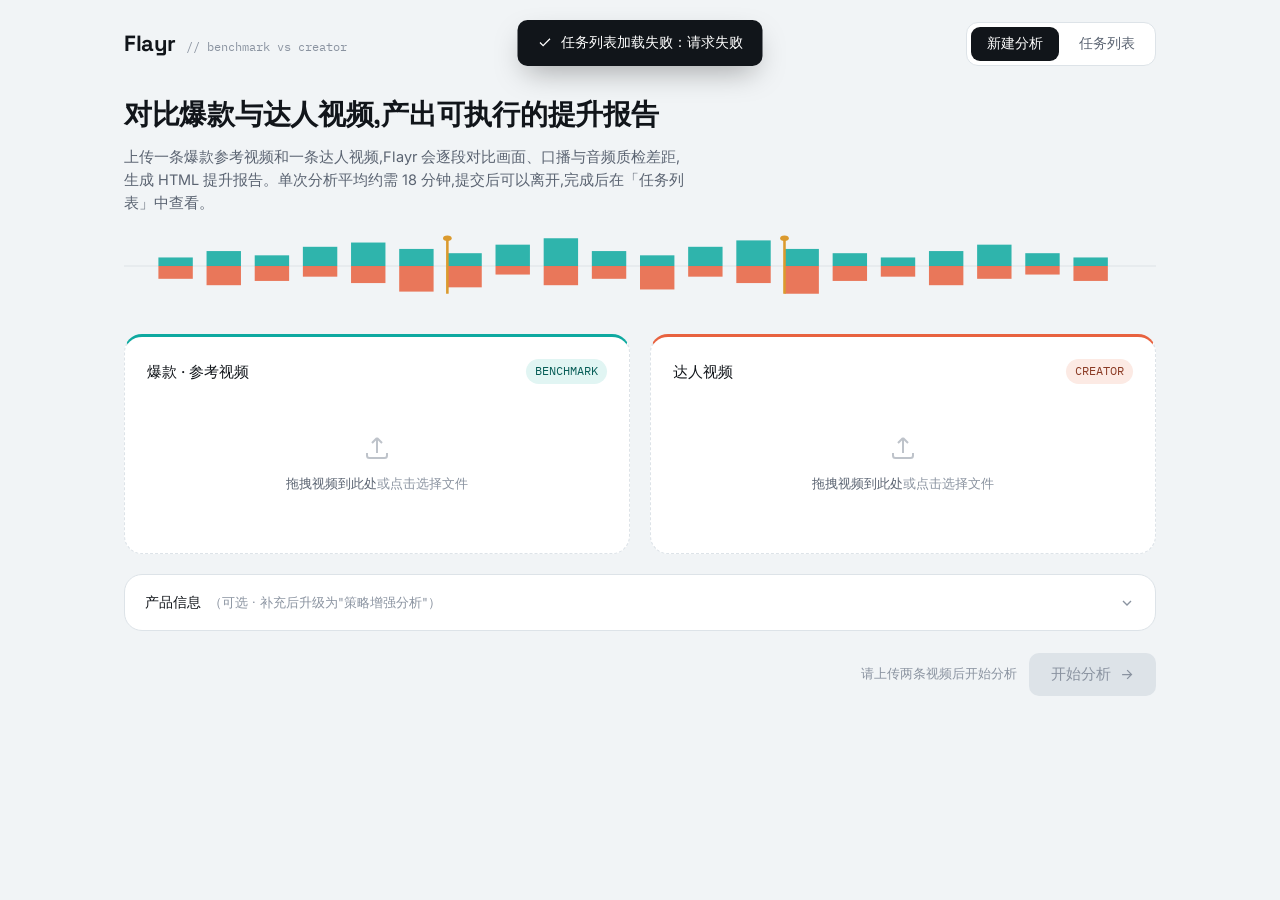
==== frontend/index.html @ 7336ace4 "feat: add BD internal report frontend" ====
<!DOCTYPE html>
<html lang="zh-CN">
<head>
<meta charset="UTF-8">
<meta name="viewport" content="width=device-width, initial-scale=1.0">
<title>Flayr · 短视频对比分析</title>
<link rel="preconnect" href="https://fonts.googleapis.com">
<link rel="preconnect" href="https://fonts.gstatic.com" crossorigin>
<link href="https://fonts.googleapis.com/css2?family=Space+Grotesk:wght@500;600;700&family=Inter:wght@400;500;600&family=IBM+Plex+Mono:wght@400;500&display=swap" rel="stylesheet">
<style>
  :root{
    --ink:#11151A;
    --ink-soft:#5B6472;
    --ink-faint:#8A93A0;
    --paper:#F1F4F6;
    --surface:#FFFFFF;
    --line:#DDE3E8;
    --teal:#0EA9A0;
    --teal-soft:#E1F5F3;
    --teal-ink:#075D57;
    --coral:#E8623F;
    --coral-soft:#FCEAE4;
    --coral-ink:#8A3A24;
    --amber:#DB9A2E;
    --amber-soft:#FBF1DD;
    --amber-ink:#7A5510;
    --red:#D64545;
    --red-soft:#FBE7E7;
    --red-ink:#822424;
    --gray-chip:#9AA3AC;
    --gray-chip-soft:#EDEFF1;
    --gray-chip-ink:#565E68;
    --radius:10px;
    --radius-lg:18px;
    --font-display:'Space Grotesk','PingFang SC','Microsoft YaHei',sans-serif;
    --font-body:'Inter','PingFang SC','Microsoft YaHei',sans-serif;
    --font-mono:'IBM Plex Mono','SF Mono',monospace;
    --shadow-card:0 1px 2px rgba(17,21,26,0.04), 0 8px 24px -12px rgba(17,21,26,0.12);
  }

  *{box-sizing:border-box;}
  html,body{margin:0;padding:0;}
  body{
    background:var(--paper);
    color:var(--ink);
    font-family:var(--font-body);
    font-size:15px;
    line-height:1.6;
    -webkit-font-smoothing:antialiased;
  }
  h1,h2,h3{font-family:var(--font-display);font-weight:600;margin:0;color:var(--ink);}
  p{margin:0;}
  button{font-family:var(--font-body);cursor:pointer;}
  :focus-visible{outline:2px solid var(--teal);outline-offset:2px;}

  .app{max-width:1080px;margin:0 auto;padding:0 24px 80px;}

  /* ---------- topbar ---------- */
  .topbar{
    display:flex;align-items:center;justify-content:space-between;
    padding:22px 0 18px;flex-wrap:wrap;gap:14px;
  }
  .wordmark{display:flex;align-items:baseline;gap:10px;}
  .wordmark .mark{font-family:var(--font-display);font-weight:700;font-size:22px;letter-spacing:-0.02em;}
  .wordmark .tag{font-size:12px;color:var(--ink-faint);font-family:var(--font-mono);}

  .tabnav{display:flex;gap:4px;background:var(--surface);border:1px solid var(--line);border-radius:12px;padding:4px;}
  .tabnav button{border:none;background:none;padding:8px 16px;border-radius:9px;font-size:13.5px;color:var(--ink-soft);position:relative;}
  .tabnav button.active{background:var(--ink);color:#fff;}
  .tabnav .nav-badge{
    position:absolute;top:-5px;right:-4px;background:var(--amber);color:#fff;font-size:10px;
    min-width:16px;height:16px;padding:0 3px;border-radius:999px;display:flex;align-items:center;justify-content:center;
    font-family:var(--font-mono);
  }

  /* ---------- views ---------- */
  .view{display:none;}
  .view.active{display:block;animation:fade .35s ease;}
  @keyframes fade{from{opacity:0;transform:translateY(4px);}to{opacity:1;transform:translateY(0);}}

  /* ---------- hero / waveform signature ---------- */
  .hero{padding:8px 0 28px;}
  .hero h1{font-size:28px;letter-spacing:-0.01em;margin-bottom:8px;}
  .hero p{color:var(--ink-soft);font-size:14.5px;max-width:560px;}
  .scanbar{width:100%;height:64px;display:block;margin:20px 0 4px;}

  /* ---------- cards / sections ---------- */
  .card{
    background:var(--surface);border:1px solid var(--line);border-radius:var(--radius-lg);
    box-shadow:var(--shadow-card);
  }
  .section-title{font-size:12px;font-family:var(--font-mono);text-transform:uppercase;letter-spacing:0.08em;color:var(--ink-faint);margin-bottom:10px;}

  /* ---------- upload dropzones ---------- */
  .upload-grid{display:grid;grid-template-columns:1fr 1fr;gap:20px;margin-top:4px;}
  @media (max-width:720px){.upload-grid{grid-template-columns:1fr;}}

  .dropzone{
    position:relative;padding:22px;border-radius:var(--radius-lg);
    border:1.5px dashed var(--line);background:var(--surface);
    transition:border-color .15s ease, background .15s ease;
    min-height:220px;display:flex;flex-direction:column;
  }
  .dropzone.benchmark{border-top:3px solid var(--teal);}
  .dropzone.creator{border-top:3px solid var(--coral);}
  .dropzone.dragover{border-color:var(--ink);background:var(--paper);}
  .dropzone .label-row{display:flex;align-items:center;justify-content:space-between;margin-bottom:12px;}
  .dropzone .role-chip{
    font-size:11.5px;font-family:var(--font-mono);padding:3px 9px;border-radius:999px;
  }
  .dropzone.benchmark .role-chip{background:var(--teal-soft);color:var(--teal-ink);}
  .dropzone.creator .role-chip{background:var(--coral-soft);color:var(--coral-ink);}
  .dropzone .role-title{font-size:14.5px;font-weight:500;}

  .drop-empty{
    flex:1;display:flex;flex-direction:column;align-items:center;justify-content:center;
    gap:10px;color:var(--ink-faint);text-align:center;padding:20px 0;cursor:pointer;
  }
  .drop-empty svg{opacity:.55;}
  .drop-empty .hint{font-size:13px;}
  .drop-empty .hint b{color:var(--ink-soft);font-weight:500;}

  .drop-filled{flex:1;display:none;flex-direction:column;gap:10px;}
  .drop-filled.show{display:flex;}
  .drop-filled video{width:100%;border-radius:10px;background:#000;max-height:150px;display:block;}
  .file-meta{display:flex;align-items:center;justify-content:space-between;gap:8px;}
  .file-meta .name{font-size:13px;font-weight:500;overflow:hidden;text-overflow:ellipsis;white-space:nowrap;}
  .file-meta .size{font-size:12px;color:var(--ink-faint);font-family:var(--font-mono);flex-shrink:0;}
  .swap-btn{
    align-self:flex-start;font-size:12.5px;color:var(--ink-soft);background:none;border:1px solid var(--line);
    border-radius:8px;padding:5px 10px;
  }
  .swap-btn:hover{border-color:var(--ink-faint);}
  input[type=file]{display:none;}

  /* ---------- product info ---------- */
  details.product-info{margin-top:20px;border:1px solid var(--line);border-radius:var(--radius-lg);background:var(--surface);overflow:hidden;}
  details.product-info summary{
    list-style:none;cursor:pointer;padding:16px 20px;display:flex;align-items:center;justify-content:space-between;
    font-size:14px;font-weight:500;
  }
  details.product-info summary::-webkit-details-marker{display:none;}
  details.product-info summary .sub{font-weight:400;color:var(--ink-faint);font-size:12.5px;margin-left:8px;}
  details.product-info summary .chev{transition:transform .15s ease;color:var(--ink-faint);}
  details.product-info[open] summary .chev{transform:rotate(180deg);}
  .product-form{padding:2px 20px 20px;display:grid;grid-template-columns:1fr 1fr;gap:14px 16px;}
  @media (max-width:720px){.product-form{grid-template-columns:1fr;}}
  .product-form .full{grid-column:1/-1;}
  .field label{display:block;font-size:12.5px;color:var(--ink-soft);margin-bottom:6px;}
  .field input,.field select,.field textarea{
    width:100%;padding:9px 11px;border:1px solid var(--line);border-radius:8px;font-family:var(--font-body);
    font-size:13.5px;color:var(--ink);background:var(--surface);
  }
  .field textarea{resize:vertical;min-height:56px;}
  .field input:focus,.field select:focus,.field textarea:focus{border-color:var(--teal);}

  .cta-row{display:flex;justify-content:flex-end;align-items:center;gap:12px;margin-top:22px;}
  .cta-hint{font-size:12.5px;color:var(--ink-faint);}
  .btn-primary{
    background:var(--ink);color:#fff;border:none;border-radius:10px;padding:12px 22px;font-size:14.5px;font-weight:500;
    display:flex;align-items:center;gap:8px;transition:background .15s ease;
  }
  .btn-primary:hover:not(:disabled){background:#000;}
  .btn-primary:disabled{background:var(--line);color:var(--ink-faint);cursor:not-allowed;}
  .btn-ghost{
    background:none;border:1px solid var(--line);color:var(--ink-soft);border-radius:10px;padding:10px 16px;font-size:13.5px;
  }
  .btn-ghost:hover{border-color:var(--ink-faint);color:var(--ink);}

  .back-link{display:inline-flex;align-items:center;gap:6px;font-size:13px;color:var(--ink-soft);background:none;border:none;margin-bottom:14px;padding:0;}
  .back-link:hover{color:var(--ink);}

  /* ---------- toast ---------- */
  .toast{
    position:fixed;top:20px;left:50%;transform:translateX(-50%) translateY(-14px);
    background:var(--ink);color:#fff;padding:12px 20px;border-radius:10px;font-size:13.5px;
    opacity:0;pointer-events:none;transition:opacity .25s ease, transform .25s ease;z-index:50;
    display:flex;align-items:center;gap:8px;box-shadow:0 12px 30px -8px rgba(0,0,0,0.35);
  }
  .toast.show{opacity:1;transform:translateX(-50%) translateY(0);}

  /* ---------- job list ---------- */
  .jobs-head{display:flex;align-items:center;justify-content:space-between;margin-bottom:16px;flex-wrap:wrap;gap:10px;}
  .job-list{display:flex;flex-direction:column;gap:12px;}
  .job-card{
    display:flex;align-items:center;justify-content:space-between;padding:16px 18px;cursor:pointer;
    transition:border-color .15s ease; gap:12px; flex-wrap:wrap;
  }
  .job-card:hover{border-color:var(--ink-faint);}
  .job-main{display:flex;flex-direction:column;gap:4px;min-width:0;}
  .job-name{font-size:14.5px;font-weight:500;}
  .job-sub{font-size:12.5px;color:var(--ink-faint);}
  .job-status{
    font-size:12px;font-family:var(--font-mono);padding:5px 11px;border-radius:999px;
    display:flex;align-items:center;gap:7px;flex-shrink:0;
  }
  .job-status.done{background:var(--teal-soft);color:var(--teal-ink);}
  .job-status.failed{background:var(--red-soft);color:var(--red-ink);}
  .job-status.generating{background:var(--amber-soft);color:var(--amber-ink);}
  .job-status .dot{width:6px;height:6px;border-radius:50%;background:currentColor;}
  .job-status.generating .dot{animation:pulse 1.4s ease-in-out infinite;}
  @keyframes pulse{0%,100%{opacity:1;}50%{opacity:.25;}}
  .empty-jobs{padding:40px 20px;text-align:center;color:var(--ink-faint);font-size:13.5px;}

  /* ---------- report: shared top ---------- */
  .report-top{display:flex;align-items:flex-start;justify-content:space-between;gap:16px;margin-bottom:18px;flex-wrap:wrap;}
  .report-title-row{display:flex;align-items:center;gap:10px;flex-wrap:wrap;}
  .badge{font-size:11.5px;font-family:var(--font-mono);padding:4px 10px;border-radius:999px;}
  .badge-level-strategy{background:var(--ink);color:#fff;}
  .badge-level-basic{background:var(--gray-chip-soft);color:var(--gray-chip-ink);}
  .badge-demo{background:var(--amber-soft);color:var(--amber-ink);}
  .report-meta{font-size:13px;color:var(--ink-soft);margin-top:6px;}
  .degraded-inline{font-size:12.5px;color:var(--amber-ink);margin-top:8px;display:flex;align-items:center;gap:6px;}

  /* ---------- report: generating state ---------- */
  .generating-card{padding:44px 30px;text-align:center;}
  .gen-dot-wrap{display:flex;justify-content:center;margin-bottom:20px;}
  .gen-dot{width:14px;height:14px;border-radius:50%;background:var(--teal);animation:breathe 1.8s ease-in-out infinite;}
  @keyframes breathe{0%,100%{transform:scale(1);opacity:.55;}50%{transform:scale(1.6);opacity:1;}}
  .generating-card h3{font-size:17px;margin-bottom:8px;}
  .generating-card .phase-text{font-size:13.5px;color:var(--ink-soft);margin-bottom:20px;}
  .gen-progress-wrap{display:flex;align-items:center;gap:12px;max-width:360px;margin:0 auto 20px;}
  .gen-progress-track{flex:1;height:6px;background:var(--line);border-radius:999px;overflow:hidden;}
  .gen-progress-fill{height:100%;width:0%;background:var(--teal);border-radius:999px;transition:width .4s ease;}
  .gen-progress-pct{font-family:var(--font-mono);font-size:13px;width:40px;text-align:right;}
  .gen-hint{font-size:12.5px;color:var(--ink-faint);max-width:380px;margin:0 auto;}
  .generating-card .btn-ghost{margin-top:22px;}

  /* ---------- report: failed state ---------- */
  .failed-card{padding:36px 30px;text-align:center;}
  .failed-card .fail-icon{color:var(--red);margin-bottom:14px;}
  .failed-card h3{font-size:17px;color:var(--red-ink);margin-bottom:8px;}
  .failed-card p{font-size:13.5px;color:var(--ink-soft);margin-bottom:20px;max-width:420px;margin-left:auto;margin-right:auto;}

  /* ---------- report: done content ---------- */
  .summary-card{padding:20px 22px;margin-bottom:16px;}
  .summary-card p{color:var(--ink-soft);font-size:14px;}
  .summary-card .verdict{color:var(--ink);font-size:15px;font-weight:500;margin-bottom:8px;}

  .gate-row{display:flex;gap:10px;flex-wrap:wrap;margin-top:14px;}
  .gate-chip{
    display:flex;align-items:center;gap:8px;padding:8px 12px;border-radius:10px;background:var(--red-soft);
    font-size:12.5px;color:var(--red-ink);
  }
  .gate-chip .p-tag{font-family:var(--font-mono);font-weight:600;background:var(--red);color:#fff;padding:1px 6px;border-radius:5px;font-size:11px;}
  .gate-chip.p2{background:var(--amber-soft);color:var(--amber-ink);}
  .gate-chip.p2 .p-tag{background:var(--amber);}

  .stage-tabs{display:flex;gap:6px;margin:20px 0 4px;overflow-x:auto;padding-bottom:2px;}
  .stage-tab{
    font-family:var(--font-mono);font-size:13px;padding:8px 14px;border-radius:9px;border:1px solid var(--line);
    background:var(--surface);color:var(--ink-soft);white-space:nowrap;flex-shrink:0;
  }
  .stage-tab .sev-dot{display:inline-block;width:6px;height:6px;border-radius:50%;margin-right:6px;}
  .stage-tab.active{background:var(--ink);color:#fff;border-color:var(--ink);}
  .stage-tab.active .sev-dot{filter:brightness(1.4);}

  .stage-panel{display:none;margin-top:14px;}
  .stage-panel.active{display:block;animation:fade .3s ease;}

  .stage-panel-head{display:flex;align-items:center;justify-content:space-between;margin-bottom:12px;flex-wrap:wrap;gap:10px;}
  .stage-panel-head h3{font-size:16px;}
  .sev-chip{font-size:12px;padding:4px 11px;border-radius:999px;font-weight:500;}
  .sev-small{background:var(--gray-chip-soft);color:var(--gray-chip-ink);}
  .sev-medium{background:var(--amber-soft);color:var(--amber-ink);}
  .sev-large{background:var(--red-soft);color:var(--red-ink);}

  .compare-grid{display:grid;grid-template-columns:1fr 180px 1fr;gap:14px;align-items:stretch;}
  @media (max-width:820px){.compare-grid{grid-template-columns:1fr;}}
  .compare-col{border-radius:14px;padding:16px;background:var(--surface);border:1px solid var(--line);}
  .compare-col.creator{border-top:3px solid var(--coral);}
  .compare-col.benchmark{border-top:3px solid var(--teal);}
  .compare-col .who{
    font-size:11.5px;font-family:var(--font-mono);text-transform:uppercase;letter-spacing:.06em;margin-bottom:10px;
  }
  .compare-col.creator .who{color:var(--coral-ink);}
  .compare-col.benchmark .who{color:var(--teal-ink);}
  .frame-thumb{
    width:100%;height:92px;border-radius:9px;margin-bottom:10px;position:relative;overflow:hidden;
    display:flex;align-items:flex-end;
  }
  .compare-col.creator .frame-thumb{background:linear-gradient(135deg,var(--coral-soft),#fff);}
  .compare-col.benchmark .frame-thumb{background:linear-gradient(135deg,var(--teal-soft),#fff);}
  .frame-thumb .ts{
    font-family:var(--font-mono);font-size:11px;background:rgba(17,21,26,0.72);color:#fff;padding:2px 7px;
    border-radius:6px;margin:8px;
  }
  .compare-col .evidence-text{font-size:13px;color:var(--ink-soft);}
  .compare-col .voice{font-size:12.5px;color:var(--ink-faint);margin-top:8px;font-style:italic;}

  .gap-col{
    display:flex;flex-direction:column;align-items:center;justify-content:center;text-align:center;gap:8px;
    padding:14px 10px;border-radius:14px;background:var(--paper);border:1px dashed var(--line);
  }
  .gap-col .gap-text{font-size:12.5px;color:var(--ink-soft);}

  .improve-list{margin-top:26px;}
  .improve-card{padding:18px 20px;margin-bottom:14px;}
  .improve-head{display:flex;align-items:center;justify-content:space-between;flex-wrap:wrap;gap:10px;margin-bottom:12px;}
  .improve-head .left{display:flex;align-items:center;gap:10px;flex-wrap:wrap;}
  .rank-badge{
    width:26px;height:26px;border-radius:50%;background:var(--ink);color:#fff;font-family:var(--font-mono);
    font-size:13px;display:flex;align-items:center;justify-content:center;flex-shrink:0;
  }
  .tag-row{display:flex;gap:8px;flex-wrap:wrap;}
  .mini-tag{font-size:11.5px;padding:3px 9px;border-radius:999px;background:var(--gray-chip-soft);color:var(--gray-chip-ink);}
  .mini-tag.gmv-high{background:var(--red-soft);color:var(--red-ink);}
  .mini-tag.gmv-mid{background:var(--amber-soft);color:var(--amber-ink);}

  .plan-grid{display:grid;grid-template-columns:1fr 1fr;gap:14px;}
  @media (max-width:720px){.plan-grid{grid-template-columns:1fr;}}
  .plan-box{border:1px solid var(--line);border-radius:12px;padding:14px 16px;}
  .plan-box .plan-label{font-size:11.5px;font-family:var(--font-mono);color:var(--ink-faint);margin-bottom:6px;}
  .plan-box p{font-size:13px;color:var(--ink-soft);}

  .report-footer{margin-top:30px;padding-top:20px;border-top:1px solid var(--line);}
  .footer-note{font-size:12.5px;color:var(--ink-faint);}
</style>
</head>
<body>
<div class="app">

  <div class="topbar">
    <div class="wordmark">
      <span class="mark">Flayr</span>
      <span class="tag">// benchmark vs creator</span>
    </div>
    <div class="tabnav" id="tabnav">
      <button type="button" class="active" data-tab="upload">新建分析</button>
      <button type="button" data-tab="jobs" style="position:relative;">任务列表<span class="nav-badge" id="nav-badge" style="display:none;">0</span></button>
    </div>
  </div>

  <div class="toast" id="toast">
    <svg width="15" height="15" viewBox="0 0 24 24" fill="none" stroke="currentColor" stroke-width="2"><path d="M20 6L9 17l-5-5"/></svg>
    <span id="toast-text"></span>
  </div>

  <!-- ============ VIEW 1: UPLOAD ============ -->
  <section class="view active" id="view-upload">
    <div class="hero">
      <h1>对比爆款与达人视频,产出可执行的提升报告</h1>
      <p>上传一条爆款参考视频和一条达人视频,Flayr 会逐段对比画面、口播与音频质检差距,生成 HTML 提升报告。单次分析平均约需 18 分钟,提交后可以离开,完成后在「任务列表」中查看。</p>
      <svg class="scanbar" viewBox="0 0 600 60" preserveAspectRatio="none" aria-hidden="true">
        <line x1="0" y1="30" x2="600" y2="30" stroke="var(--line)" stroke-width="1"></line>
        <g fill="#0EA9A0" opacity="0.85">
          <rect x="20" y="22" width="20" height="8"></rect>
          <rect x="48" y="16" width="20" height="14"></rect>
          <rect x="76" y="20" width="20" height="10"></rect>
          <rect x="104" y="12" width="20" height="18"></rect>
          <rect x="132" y="8" width="20" height="22"></rect>
          <rect x="160" y="14" width="20" height="16"></rect>
          <rect x="188" y="18" width="20" height="12"></rect>
          <rect x="216" y="10" width="20" height="20"></rect>
          <rect x="244" y="4" width="20" height="26"></rect>
          <rect x="272" y="16" width="20" height="14"></rect>
          <rect x="300" y="20" width="20" height="10"></rect>
          <rect x="328" y="12" width="20" height="18"></rect>
          <rect x="356" y="6" width="20" height="24"></rect>
          <rect x="384" y="14" width="20" height="16"></rect>
          <rect x="412" y="18" width="20" height="12"></rect>
          <rect x="440" y="22" width="20" height="8"></rect>
          <rect x="468" y="16" width="20" height="14"></rect>
          <rect x="496" y="10" width="20" height="20"></rect>
          <rect x="524" y="18" width="20" height="12"></rect>
          <rect x="552" y="22" width="20" height="8"></rect>
        </g>
        <g fill="#E8623F" opacity="0.85">
          <rect x="20" y="30" width="20" height="12"></rect>
          <rect x="48" y="30" width="20" height="18"></rect>
          <rect x="76" y="30" width="20" height="14"></rect>
          <rect x="104" y="30" width="20" height="10"></rect>
          <rect x="132" y="30" width="20" height="16"></rect>
          <rect x="160" y="30" width="20" height="24"></rect>
          <rect x="188" y="30" width="20" height="20"></rect>
          <rect x="216" y="30" width="20" height="8"></rect>
          <rect x="244" y="30" width="20" height="18"></rect>
          <rect x="272" y="30" width="20" height="12"></rect>
          <rect x="300" y="30" width="20" height="22"></rect>
          <rect x="328" y="30" width="20" height="10"></rect>
          <rect x="356" y="30" width="20" height="16"></rect>
          <rect x="384" y="30" width="20" height="26"></rect>
          <rect x="412" y="30" width="20" height="14"></rect>
          <rect x="440" y="30" width="20" height="10"></rect>
          <rect x="468" y="30" width="20" height="18"></rect>
          <rect x="496" y="30" width="20" height="12"></rect>
          <rect x="524" y="30" width="20" height="8"></rect>
          <rect x="552" y="30" width="20" height="14"></rect>
        </g>
        <line x1="188" y1="4" x2="188" y2="56" stroke="#DB9A2E" stroke-width="1.5"></line>
        <circle cx="188" cy="4" r="2.5" fill="#DB9A2E"></circle>
        <line x1="384" y1="4" x2="384" y2="56" stroke="#DB9A2E" stroke-width="1.5"></line>
        <circle cx="384" cy="4" r="2.5" fill="#DB9A2E"></circle>
      </svg>
    </div>

    <div class="upload-grid">
      <div class="dropzone benchmark" id="dz-benchmark">
        <div class="label-row">
          <span class="role-title">爆款 · 参考视频</span>
          <span class="role-chip">BENCHMARK</span>
        </div>
        <div class="drop-empty" id="empty-benchmark">
          <svg width="30" height="30" viewBox="0 0 24 24" fill="none" stroke="currentColor" stroke-width="1.6"><path d="M12 16V4M12 4l-4 4M12 4l4 4"/><path d="M4 16v2a2 2 0 0 0 2 2h12a2 2 0 0 0 2-2v-2"/></svg>
          <div class="hint"><b>拖拽视频到此处</b>或点击选择文件</div>
        </div>
        <div class="drop-filled" id="filled-benchmark">
          <video id="video-benchmark" muted controls playsinline></video>
          <div class="file-meta">
            <span class="name" id="name-benchmark"></span>
            <span class="size" id="size-benchmark"></span>
          </div>
          <button type="button" class="swap-btn" data-swap="benchmark">更换视频</button>
        </div>
        <input type="file" id="input-benchmark" accept="video/*">
      </div>

      <div class="dropzone creator" id="dz-creator">
        <div class="label-row">
          <span class="role-title">达人视频</span>
          <span class="role-chip">CREATOR</span>
        </div>
        <div class="drop-empty" id="empty-creator">
          <svg width="30" height="30" viewBox="0 0 24 24" fill="none" stroke="currentColor" stroke-width="1.6"><path d="M12 16V4M12 4l-4 4M12 4l4 4"/><path d="M4 16v2a2 2 0 0 0 2 2h12a2 2 0 0 0 2-2v-2"/></svg>
          <div class="hint"><b>拖拽视频到此处</b>或点击选择文件</div>
        </div>
        <div class="drop-filled" id="filled-creator">
          <video id="video-creator" muted controls playsinline></video>
          <div class="file-meta">
            <span class="name" id="name-creator"></span>
            <span class="size" id="size-creator"></span>
          </div>
          <button type="button" class="swap-btn" data-swap="creator">更换视频</button>
        </div>
        <input type="file" id="input-creator" accept="video/*">
      </div>
    </div>

    <details class="product-info">
      <summary>
        <span>产品信息<span class="sub">（可选 · 补充后升级为"策略增强分析"）</span></span>
        <svg class="chev" width="16" height="16" viewBox="0 0 24 24" fill="none" stroke="currentColor" stroke-width="2"><path d="M6 9l6 6 6-6"/></svg>
      </summary>
      <div class="product-form">
        <div class="field">
          <label for="f-product-name">产品名称</label>
          <input type="text" id="f-product-name" placeholder="例如：儿童牙膏">
        </div>
        <div class="field">
          <label for="f-category">品类</label>
          <select id="f-category">
            <option value="">请选择</option>
            <option>母婴 / 儿童护理</option>
            <option>美妆 / 个护</option>
            <option>家居 / 日用</option>
            <option>食品 / 保健品</option>
            <option>3C / 小家电</option>
            <option>其他</option>
          </select>
        </div>
        <div class="field">
          <label for="f-market">目标市场</label>
          <select id="f-market">
            <option value="">请选择</option>
            <option>马来西亚</option>
            <option>泰国</option>
            <option>印尼</option>
            <option>其他东南亚市场</option>
          </select>
        </div>
        <div class="field">
          <label for="f-price">价格带</label>
          <input type="text" id="f-price" placeholder="例如：RM 25 - 35">
        </div>
        <div class="field full">
          <label for="f-selling-point">核心卖点 / 目标人群痛点</label>
          <textarea id="f-selling-point" placeholder="例如：软毛不伤牙龈，孩子不肯刷牙的痛点"></textarea>
        </div>
      </div>
    </details>

    <div class="cta-row">
      <span class="cta-hint" id="cta-hint">请上传两条视频后开始分析</span>
      <button class="btn-primary" id="btn-start" disabled>
        <span id="btn-start-label">开始分析</span>
        <svg width="15" height="15" viewBox="0 0 24 24" fill="none" stroke="currentColor" stroke-width="2"><path d="M5 12h14M13 5l7 7-7 7"/></svg>
      </button>
    </div>
  </section>

  <!-- ============ VIEW 2: JOB LIST ============ -->
  <section class="view" id="view-jobs">
    <div class="jobs-head">
      <h2 style="font-size:19px;">任务列表</h2>
      <button class="btn-ghost" id="btn-new-from-jobs">+ 新建分析</button>
    </div>
    <div class="job-list" id="job-list"></div>
  </section>

  <!-- ============ VIEW 3: REPORT (stateful: generating / done / failed) ============ -->
  <section class="view" id="view-report">
    <button type="button" class="back-link" id="btn-back-to-jobs">
      <svg width="14" height="14" viewBox="0 0 24 24" fill="none" stroke="currentColor" stroke-width="2"><path d="M19 12H5M12 19l-7-7 7-7"/></svg>
      返回任务列表
    </button>

    <div class="report-top">
      <div>
        <div class="report-title-row">
          <h2 style="font-size:20px;" id="report-title">提升报告</h2>
          <span class="badge" id="report-level-badge"></span>
          <span class="badge badge-demo">示例数据 · 原型演示</span>
        </div>
        <div class="report-meta" id="report-meta">产品：- · 市场：-</div>
        <div class="degraded-inline" id="report-degraded-inline" style="display:none;">
          <svg width="13" height="13" viewBox="0 0 24 24" fill="none" stroke="currentColor" stroke-width="2"><path d="M12 9v4M12 17h.01M10.29 3.86L1.82 18a2 2 0 0 0 1.71 3h16.94a2 2 0 0 0 1.71-3L13.71 3.86a2 2 0 0 0-3.42 0z"/></svg>
          字幕 OCR 轨：降级（跳过）— 不影响本报告结论
        </div>
      </div>
    </div>

    <!-- generating state -->
    <div class="card generating-card" id="report-generating">
      <div class="gen-dot-wrap"><div class="gen-dot"></div></div>
      <h3>正在分析中</h3>
      <p class="phase-text" id="gen-phase-text" aria-live="polite">素材处理与转写 · 预计还需约 18 分钟</p>
      <div class="gen-progress-wrap">
        <div class="gen-progress-track"><div class="gen-progress-fill" id="gen-progress-fill"></div></div>
        <span class="gen-progress-pct" id="gen-progress-pct">0%</span>
      </div>
      <p class="gen-hint">可以直接关闭此页面，分析会在后台继续进行，完成后到「任务列表」查看即可，无需一直等待。</p>
      <button type="button" class="btn-ghost" id="btn-gen-to-jobs">先去看看其他任务</button>
    </div>

    <!-- failed state -->
    <div class="card failed-card" id="report-failed" style="display:none;">
      <div class="fail-icon">
        <svg width="30" height="30" viewBox="0 0 24 24" fill="none" stroke="currentColor" stroke-width="1.8"><circle cx="12" cy="12" r="10"/><path d="M15 9l-6 6M9 9l6 6"/></svg>
      </div>
      <h3>分析失败</h3>
      <p id="fail-reason">标杆视频缺少可分析音轨，音频质检未能完成。请重新上传包含完整音频的标杆视频后重试。</p>
      <button type="button" class="btn-primary" id="btn-fail-reupload" style="margin:0 auto;">重新上传视频</button>
    </div>

    <!-- done state -->
    <div id="report-done-content" style="display:none;">
      <div class="card summary-card">
        <div class="verdict">整体：产品身份建立较慢，S3 卖点缺少真实演示、S6 促单力度弱是本次两个最大差距</div>
        <p>达人视频画面完成度尚可，但核心卖点停留在口播描述层面，标杆视频用真实使用过程和促单钩子完成了达人未完成的说服链路。</p>
        <div class="gate-row">
          <div class="gate-chip"><span class="p-tag">P0</span>焦点一致性：产品与场景注意力竞争，遮挡核心卖点画面</div>
          <div class="gate-chip p2"><span class="p-tag">P2</span>注意力洁净度：背景人物走动分散注意力（轻微）</div>
        </div>
      </div>

      <div class="stage-tabs" id="stage-tabs"></div>
      <div id="stage-panels"></div>

      <div class="improve-list">
        <div class="section-title" style="margin-top:8px;">TOP 3 提升点 · 按 GMV 影响排序</div>
        <div class="card improve-card">
          <div class="improve-head">
            <div class="left">
              <span class="rank-badge">1</span>
              <span style="font-weight:500;">S3 卖点演示 — 补齐真实使用过程</span>
            </div>
            <div class="tag-row">
              <span class="mini-tag gmv-high">GMV 影响：高</span>
              <span class="mini-tag">差距类型：执行性</span>
            </div>
          </div>
          <div class="plan-grid">
            <div class="plan-box">
              <div class="plan-label">方案 A · AI 生成图 / 拍摄指令</div>
              <p>生成"刷头贴合牙龈软毛"特写示意图；分镜建议：手持牙刷慢动作贴近牙龈，1.5 秒特写 + 侧脸微笑反应镜头。</p>
            </div>
            <div class="plan-box">
              <div class="plan-label">方案 B · 标杆对应镜头</div>
              <p>参考标杆视频 0:06–0:14 实际演示片段，学习其运镜角度与刷牙动作节奏作为拍摄基底。</p>
            </div>
          </div>
        </div>

        <div class="card improve-card">
          <div class="improve-head">
            <div class="left">
              <span class="rank-badge">2</span>
              <span style="font-weight:500;">S6 促单转化 — 加入价格与限时钩子</span>
            </div>
            <div class="tag-row">
              <span class="mini-tag gmv-high">GMV 影响：高</span>
              <span class="mini-tag">差距类型：结构性</span>
            </div>
          </div>
          <div class="plan-grid">
            <div class="plan-box">
              <div class="plan-label">方案 A · AI 生成图 / 拍摄指令</div>
              <p>生成"限时 5 折 + 赠牙刷架"促销卡片示意图，建议叠加在结尾 2 秒，同步口播倒计时话术。</p>
            </div>
            <div class="plan-box">
              <div class="plan-label">方案 B · 标杆对应镜头</div>
              <p>参考标杆视频 0:23–0:30 价格对比与购物车高亮引导运镜方式。</p>
            </div>
          </div>
        </div>

        <div class="card improve-card">
          <div class="improve-head">
            <div class="left">
              <span class="rank-badge">3</span>
              <span style="font-weight:500;">S2 产品引出 — 补充品牌露出物料</span>
            </div>
            <div class="tag-row">
              <span class="mini-tag gmv-mid">GMV 影响：中</span>
              <span class="mini-tag">差距类型：资源性</span>
            </div>
          </div>
          <div class="plan-grid">
            <div class="plan-box">
              <div class="plan-label">方案 A · AI 生成图 / 拍摄指令</div>
              <p>生成产品正面特写 + 品牌字幕合成建议图，用于弥补当前缺失的品牌露出素材。</p>
            </div>
            <div class="plan-box">
              <div class="plan-label">方案 B · 标杆对应镜头</div>
              <p>参考标杆视频 0:02–0:06 产品特写运镜方式与字幕出现时机。</p>
            </div>
          </div>
        </div>
      </div>

      <div class="report-footer">
        <span class="footer-note">阶段命名与判定逻辑以实际 structure_library_full.md / QA-RULES 为准，此处为演示用示例</span>
      </div>
    </div>
  </section>

</div>

<script>
(function(){
  var uploadState = {
    files: { benchmark: null, creator: null },
    urls: { benchmark: null, creator: null }
  };

  var jobs = [];
  var activeJobId = null;
  var pollTimer = null;
  var demoReportMarkup = null;

  function $(id){ return document.getElementById(id); }

  function formatBytes(bytes){
    if (!bytes) return '';
    var mb = bytes / (1024*1024);
    return mb >= 1 ? mb.toFixed(1) + ' MB' : (bytes/1024).toFixed(0) + ' KB';
  }

  function showToast(msg){
    $('toast-text').textContent = msg;
    $('toast').classList.add('show');
    setTimeout(function(){ $('toast').classList.remove('show'); }, 3200);
  }

  function apiJson(url, options){
    return fetch(url, options).then(function(response){
      return response.json().catch(function(){ return {}; }).then(function(body){
        if (!response.ok) throw new Error(body.error || '请求失败');
        return body;
      });
    });
  }

  function escapeHtml(value){
    return String(value == null ? '' : value)
      .replace(/&/g, '&amp;')
      .replace(/</g, '&lt;')
      .replace(/>/g, '&gt;')
      .replace(/"/g, '&quot;')
      .replace(/'/g, '&#39;');
  }

  function mapJob(raw){
    var rawStatus = raw.status || 'failed';
    var status = (rawStatus === 'completed' || rawStatus === 'degraded') ? 'done' :
      (rawStatus === 'failed' ? 'failed' : 'generating');
    return {
      id: raw.id,
      name: raw.name || '未命名分析',
      market: raw.market || '未指定市场',
      status: status,
      submitted: raw.submitted || '刚刚',
      progress: Number(raw.progress || 0),
      remaining: Number(raw.estimated_remaining_seconds || 0),
      phase: raw.phase || '',
      strategyLevel: Boolean(raw.strategy_level),
      degraded: rawStatus === 'degraded',
      degradedReason: raw.degraded_reason || '',
      failReason: raw.failure_reason || '',
      reportUrl: raw.report_url || ''
    };
  }

  function mergeJob(job){
    for (var i=0;i<jobs.length;i++){
      if (jobs[i].id === job.id){ jobs[i] = job; return job; }
    }
    jobs.unshift(job);
    return job;
  }

  function loadJobs(){
    return apiJson('/api/jobs').then(function(body){
      jobs = (body.jobs || []).map(mapJob);
      updateNavBadge();
      if ($('view-jobs').classList.contains('active')) renderJobList();
      return jobs;
    }).catch(function(error){
      showToast('任务列表加载失败：' + error.message);
      return [];
    });
  }

  function refreshJob(id, silent){
    return apiJson('/api/jobs/' + encodeURIComponent(id)).then(function(body){
      var job = mergeJob(mapJob(body));
      updateNavBadge();
      if (activeJobId === id && $('view-report').classList.contains('active')){
        renderReportShell(job);
      }
      if ($('view-jobs').classList.contains('active')) renderJobList();
      if (job.status !== 'generating') stopPolling();
      return job;
    }).catch(function(error){
      if (!silent) showToast('任务状态获取失败：' + error.message);
      return null;
    });
  }

  function startPolling(id){
    if (pollTimer) clearInterval(pollTimer);
    pollTimer = setInterval(function(){ refreshJob(id, true); }, 30000);
  }

  function stopPolling(){
    if (pollTimer){ clearInterval(pollTimer); pollTimer = null; }
  }

  function switchView(id){
    document.querySelectorAll('.view').forEach(function(v){ v.classList.remove('active'); });
    $(id).classList.add('active');
  }

  function setActiveTab(tab){
    document.querySelectorAll('#tabnav button').forEach(function(b){
      b.classList.toggle('active', b.getAttribute('data-tab') === tab);
    });
  }

  function goTab(tab){
    if (tab === 'upload'){
      setActiveTab('upload');
      switchView('view-upload');
    } else if (tab === 'jobs'){
      setActiveTab('jobs');
      switchView('view-jobs');
      loadJobs();
    }
  }

  document.querySelectorAll('#tabnav button').forEach(function(b){
    b.addEventListener('click', function(){ goTab(b.getAttribute('data-tab')); });
  });
  $('btn-new-from-jobs').addEventListener('click', function(){ goTab('upload'); });
  $('btn-back-to-jobs').addEventListener('click', function(){ goTab('jobs'); });
  $('btn-gen-to-jobs').addEventListener('click', function(){ goTab('jobs'); });
  $('btn-fail-reupload').addEventListener('click', function(){ goTab('upload'); });

  function updateNavBadge(){
    var n = jobs.filter(function(j){ return j.status === 'generating'; }).length;
    var el = $('nav-badge');
    if (n > 0){ el.style.display='flex'; el.textContent = n; } else { el.style.display='none'; }
  }

  function statusLabel(job){
    if (job.status === 'done') return '已完成';
    if (job.status === 'failed') return '失败';
    return '生成中 · ' + (job.progress||0) + '%';
  }

  function renderJobList(){
    var listEl = $('job-list');
    if (jobs.length === 0){
      listEl.innerHTML = '<div class="card empty-jobs">还没有分析任务，去「新建分析」上传两条视频试试看。</div>';
      return;
    }
    listEl.innerHTML = '';
    jobs.forEach(function(job){
      var card = document.createElement('div');
      card.className = 'card job-card';
      card.innerHTML =
        '<div class="job-main">' +
          '<div class="job-name">' + escapeHtml(job.name) + '</div>' +
          '<div class="job-sub">' + escapeHtml(job.market) + ' · 提交于 ' + escapeHtml(job.submitted) + '</div>' +
        '</div>' +
        '<div class="job-status ' + (job.status === 'failed' ? 'failed' : (job.status === 'done' ? 'done' : 'generating')) + '"><span class="dot"></span>' + escapeHtml(statusLabel(job)) + '</div>';
      card.addEventListener('click', function(){ openReport(job.id); });
      listEl.appendChild(card);
    });
    updateNavBadge();
  }

  function formatEta(seconds){
    var minutes = Math.max(1, Math.ceil(Number(seconds || 0) / 60));
    return minutes + ' 分钟';
  }

  function phaseTextFor(progress, job){
    var phase = job && job.phase;
    if (phase === '报告生成') phase = '报告生成中';
    if (!phase) phase = progress < 33 ? '素材处理与转写' : (progress < 80 ? '模型对比分析' : '报告生成中');
    var suffix = progress < 100 ? ' · 预计还需约 ' + formatEta(job && job.remaining) : '';
    return phase + suffix;
  }

  function renderActualReport(job){
    var content = $('report-done-content');
    if (content.getAttribute('data-real-job') === job.id) return;
    content.setAttribute('data-real-job', job.id);
    content.innerHTML = '';
    var frame = document.createElement('iframe');
    frame.src = job.reportUrl;
    frame.title = job.name + ' 提升报告';
    frame.style.width = '100%';
    frame.style.minHeight = '1200px';
    frame.style.border = '0';
    frame.style.background = '#fff';
    content.appendChild(frame);
  }

  function renderDemoReport(){
    var content = $('report-done-content');
    content.removeAttribute('data-real-job');
    content.innerHTML = demoReportMarkup;
    buildStageTabsAndPanels();
  }

  function renderReportShell(job){
    $('report-title').textContent = job.name + ' · 提升报告';
    $('report-meta').textContent = '产品：' + job.name + ' · 市场：' + job.market;

    var levelBadge = $('report-level-badge');
    if (job.strategyLevel){
      levelBadge.textContent = '策略增强分析';
      levelBadge.className = 'badge badge-level-strategy';
    } else {
      levelBadge.textContent = '视频证据分析';
      levelBadge.className = 'badge badge-level-basic';
    }
    var demoBadge = document.querySelector('.badge-demo');
    demoBadge.style.display = job.reportUrl ? 'none' : 'inline-flex';
    $('report-degraded-inline').style.display = job.degraded ? 'flex' : 'none';
    if (job.degraded && job.degradedReason){
      $('report-degraded-inline').title = job.degradedReason;
    }

    $('report-generating').style.display = job.status === 'generating' ? 'block' : 'none';
    $('report-failed').style.display = job.status === 'failed' ? 'block' : 'none';
    $('report-done-content').style.display = job.status === 'done' ? 'block' : 'none';

    if (job.status === 'failed'){
      $('fail-reason').textContent = job.failReason || '分析未能完成，请重新上传后重试。';
    }
    if (job.status === 'generating'){
      var pct = job.progress || 0;
      $('gen-progress-fill').style.width = pct + '%';
      $('gen-progress-pct').textContent = pct + '%';
      $('gen-phase-text').textContent = phaseTextFor(pct, job);
    }
    if (job.status === 'done'){
      if (job.reportUrl) renderActualReport(job);
      else renderDemoReport();
    }
  }

  function openReport(id){
    activeJobId = id;
    var job = findJob(id);
    if (!job) return;
    setActiveTab(null);
    renderReportShell(job);
    switchView('view-report');
    if (job.status === 'generating'){
      startPolling(id);
      refreshJob(id, true);
    } else {
      stopPolling();
    }
  }

  function findJob(id){
    for (var i=0;i<jobs.length;i++){ if (jobs[i].id === id) return jobs[i]; }
    return null;
  }

  /* ---------- upload dropzones ---------- */
  function checkReady(){
    var ready = uploadState.files.benchmark && uploadState.files.creator;
    $('btn-start').disabled = !ready;
    $('cta-hint').textContent = ready ? '两条视频已就绪 · 提交后预计约 18 分钟完成' : '请上传两条视频后开始分析';
  }

  function wireDropzone(role){
    var dz = $('dz-' + role);
    var input = $('input-' + role);
    var emptyEl = $('empty-' + role);
    var filledEl = $('filled-' + role);
    var videoEl = $('video-' + role);
    var nameEl = $('name-' + role);
    var sizeEl = $('size-' + role);

    function handleFile(file){
      if (!file || file.type.indexOf('video') === -1) return;
      uploadState.files[role] = file;
      if (uploadState.urls[role]) URL.revokeObjectURL(uploadState.urls[role]);
      var url = URL.createObjectURL(file);
      uploadState.urls[role] = url;
      videoEl.src = url;
      nameEl.textContent = file.name;
      sizeEl.textContent = formatBytes(file.size);
      emptyEl.style.display = 'none';
      filledEl.classList.add('show');
      checkReady();
    }

    emptyEl.addEventListener('click', function(){ input.click(); });
    input.addEventListener('change', function(e){ handleFile(e.target.files[0]); });

    dz.addEventListener('dragover', function(e){ e.preventDefault(); dz.classList.add('dragover'); });
    dz.addEventListener('dragleave', function(){ dz.classList.remove('dragover'); });
    dz.addEventListener('drop', function(e){
      e.preventDefault();
      dz.classList.remove('dragover');
      handleFile(e.dataTransfer.files[0]);
    });

    dz.querySelector('[data-swap]').addEventListener('click', function(){
      emptyEl.style.display = 'flex';
      filledEl.classList.remove('show');
      uploadState.files[role] = null;
      input.value = '';
      checkReady();
    });
  }
  wireDropzone('benchmark');
  wireDropzone('creator');

  function resetUploadForm(){
    ['benchmark','creator'].forEach(function(role){
      uploadState.files[role] = null;
      if (uploadState.urls[role]) URL.revokeObjectURL(uploadState.urls[role]);
      uploadState.urls[role] = null;
      $('empty-' + role).style.display = 'flex';
      $('filled-' + role).classList.remove('show');
      $('input-' + role).value = '';
    });
    $('f-product-name').value = '';
    $('f-category').value = '';
    $('f-market').value = '';
    $('f-price').value = '';
    $('f-selling-point').value = '';
    checkReady();
  }

  $('btn-start').addEventListener('click', function(){
    if ($('btn-start').disabled) return;
    var productName = $('f-product-name').value.trim() || '未命名分析';

    $('btn-start').disabled = true;
    $('btn-start-label').textContent = '提交中…';

    var form = new FormData();
    form.append('benchmark_video', uploadState.files.benchmark, uploadState.files.benchmark.name);
    form.append('creator_video', uploadState.files.creator, uploadState.files.creator.name);
    form.append('product_name', productName);
    form.append('category', $('f-category').value);
    form.append('market', $('f-market').value);
    form.append('price', $('f-price').value);
    form.append('selling_point', $('f-selling-point').value);

    apiJson('/api/jobs', { method:'POST', body:form }).then(function(raw){
      var job = mergeJob(mapJob(raw));
      updateNavBadge();
      showToast('已提交分析任务，预计约 18 分钟完成');
      resetUploadForm();
      $('btn-start-label').textContent = '开始分析';
      openReport(job.id);
    }).catch(function(error){
      $('btn-start').disabled = false;
      $('btn-start-label').textContent = '开始分析';
      showToast('提交失败：' + error.message);
    });
  });

  /* ---------- report: done content (S1-S6 tabs) ---------- */
  var stageData = [
    { code:'S1', name:'开场 Hook', sev:'small',
      creator:{ ts:'0:00–0:03', text:'特写产品包装 + 贴纸文字"亲测有效"，口播："我家宝宝也在用这款"' },
      benchmark:{ ts:'0:00–0:02', text:'孩子不肯刷牙的场景直接入镜，同步痛点口播："孩子不肯刷牙？"' },
      gap:'开场信息密度接近标杆，建议将产品露出压缩到 2 秒内以更快锚定痛点' },
    { code:'S2', name:'产品引出', sev:'medium',
      creator:{ ts:'0:03–0:07', text:'产品仅在手部出现，未展示品牌信息与正面包装' },
      benchmark:{ ts:'0:02–0:06', text:'产品正面特写 + 品牌与核心卖点字幕同步出现' },
      gap:'产品身份建立较慢，缺少清晰的品牌信息露出' },
    { code:'S3', name:'卖点演示', sev:'large',
      creator:{ ts:'0:07–0:15', text:'口播描述功效，画面为静态产品摆拍，无实际使用动作' },
      benchmark:{ ts:'0:06–0:14', text:'达人实际给孩子刷牙，展示刷头软毛接触牙龈的过程' },
      gap:'核心卖点缺少真实使用演示，证明力明显不足' },
    { code:'S4', name:'效果证明', sev:'medium',
      creator:{ ts:'0:15–0:20', text:'口播"孩子现在爱刷牙了"，无画面佐证' },
      benchmark:{ ts:'0:14–0:19', text:'孩子主动拿起牙刷 + 露齿笑镜头，效果可见' },
      gap:'效果描述缺少可见画面支撑，说服力打折' },
    { code:'S5', name:'信任背书', sev:'small',
      creator:{ ts:'0:20–0:24', text:'屏幕角标"月销 10 万+"' },
      benchmark:{ ts:'0:19–0:23', text:'权威机构检测报告截图 + 口播"儿科医生推荐"' },
      gap:'背书来源可信度可进一步加强，销量数字属弱背书' },
    { code:'S6', name:'促单转化', sev:'large',
      creator:{ ts:'0:24–0:28', text:'口播"链接在下方"，字幕"点击购买"' },
      benchmark:{ ts:'0:23–0:30', text:'价格对比 + 限时赠品 + 购物车高亮点击引导' },
      gap:'缺少促单钩子（价格 / 赠品 / 限时），CTA 力度偏弱' }
  ];

  function sevClass(sev){ return sev === 'large' ? 'sev-large' : (sev === 'medium' ? 'sev-medium' : 'sev-small'); }
  function sevLabel(sev){ return sev === 'large' ? '大' : (sev === 'medium' ? '中' : '小'); }
  function sevDotColor(sev){ return sev === 'large' ? 'var(--red)' : (sev === 'medium' ? 'var(--amber)' : 'var(--gray-chip)'); }

  function buildStageTabsAndPanels(){
    var tabsEl = $('stage-tabs');
    var panelsEl = $('stage-panels');
    tabsEl.innerHTML = '';
    panelsEl.innerHTML = '';

    stageData.forEach(function(sd, idx){
      var tab = document.createElement('button');
      tab.className = 'stage-tab' + (idx === 0 ? ' active' : '');
      tab.innerHTML = '<span class="sev-dot" style="background:' + sevDotColor(sd.sev) + '"></span>' + sd.code + ' ' + sd.name;
      tab.addEventListener('click', function(){
        document.querySelectorAll('.stage-tab').forEach(function(t){ t.classList.remove('active'); });
        document.querySelectorAll('.stage-panel').forEach(function(p){ p.classList.remove('active'); });
        tab.classList.add('active');
        $('panel-' + sd.code).classList.add('active');
      });
      tabsEl.appendChild(tab);

      var panel = document.createElement('div');
      panel.className = 'stage-panel' + (idx === 0 ? ' active' : '');
      panel.id = 'panel-' + sd.code;
      panel.innerHTML =
        '<div class="stage-panel-head">' +
          '<h3>' + sd.code + ' · ' + sd.name + '</h3>' +
          '<span class="sev-chip ' + sevClass(sd.sev) + '">差距等级：' + sevLabel(sd.sev) + '</span>' +
        '</div>' +
        '<div class="compare-grid">' +
          '<div class="compare-col creator">' +
            '<div class="who">达人表现</div>' +
            '<div class="frame-thumb"><span class="ts">' + sd.creator.ts + '</span></div>' +
            '<div class="evidence-text">' + sd.creator.text + '</div>' +
          '</div>' +
          '<div class="gap-col">' +
            '<span class="sev-chip ' + sevClass(sd.sev) + '">' + sevLabel(sd.sev) + '差距</span>' +
            '<div class="gap-text">' + sd.gap + '</div>' +
          '</div>' +
          '<div class="compare-col benchmark">' +
            '<div class="who">标杆表现</div>' +
            '<div class="frame-thumb"><span class="ts">' + sd.benchmark.ts + '</span></div>' +
            '<div class="evidence-text">' + sd.benchmark.text + '</div>' +
          '</div>' +
        '</div>';
      panelsEl.appendChild(panel);
    });
  }

  demoReportMarkup = $('report-done-content').innerHTML;
  checkReady();
  loadJobs();
  updateNavBadge();
})();
</script>
</body>
</html>
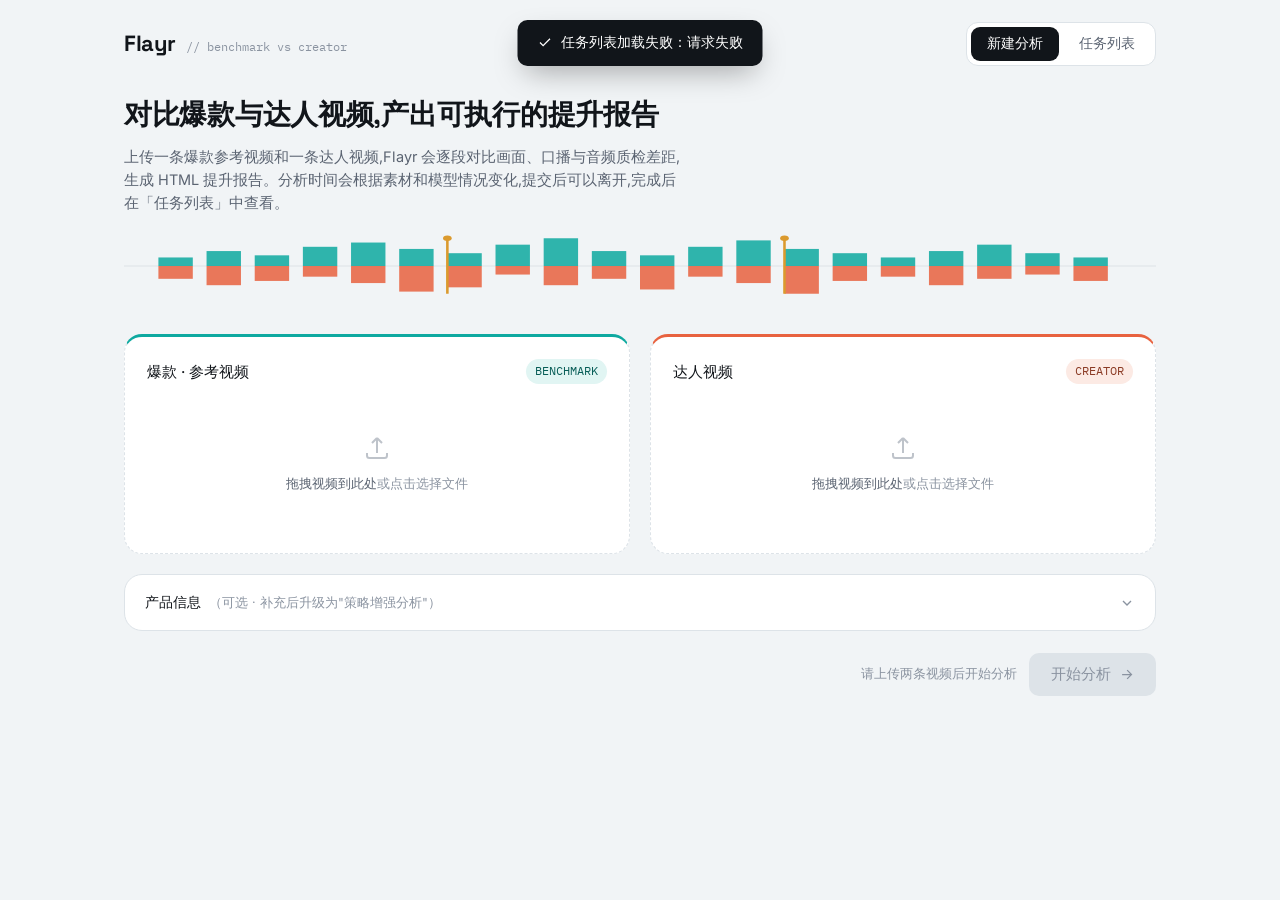
==== commit 4296bed0: "fix: remove fixed eta copy from upload ui" ====
--- a/frontend/index.html
+++ b/frontend/index.html
@@ -7,315 +7,7 @@
 <link rel="preconnect" href="https://fonts.googleapis.com">
 <link rel="preconnect" href="https://fonts.gstatic.com" crossorigin>
 <link href="https://fonts.googleapis.com/css2?family=Space+Grotesk:wght@500;600;700&family=Inter:wght@400;500;600&family=IBM+Plex+Mono:wght@400;500&display=swap" rel="stylesheet">
-<style>
-  :root{
-    --ink:#11151A;
-    --ink-soft:#5B6472;
-    --ink-faint:#8A93A0;
-    --paper:#F1F4F6;
-    --surface:#FFFFFF;
-    --line:#DDE3E8;
-    --teal:#0EA9A0;
-    --teal-soft:#E1F5F3;
-    --teal-ink:#075D57;
-    --coral:#E8623F;
-    --coral-soft:#FCEAE4;
-    --coral-ink:#8A3A24;
-    --amber:#DB9A2E;
-    --amber-soft:#FBF1DD;
-    --amber-ink:#7A5510;
-    --red:#D64545;
-    --red-soft:#FBE7E7;
-    --red-ink:#822424;
-    --gray-chip:#9AA3AC;
-    --gray-chip-soft:#EDEFF1;
-    --gray-chip-ink:#565E68;
-    --radius:10px;
-    --radius-lg:18px;
-    --font-display:'Space Grotesk','PingFang SC','Microsoft YaHei',sans-serif;
-    --font-body:'Inter','PingFang SC','Microsoft YaHei',sans-serif;
-    --font-mono:'IBM Plex Mono','SF Mono',monospace;
-    --shadow-card:0 1px 2px rgba(17,21,26,0.04), 0 8px 24px -12px rgba(17,21,26,0.12);
-  }
-
-  *{box-sizing:border-box;}
-  html,body{margin:0;padding:0;}
-  body{
-    background:var(--paper);
-    color:var(--ink);
-    font-family:var(--font-body);
-    font-size:15px;
-    line-height:1.6;
-    -webkit-font-smoothing:antialiased;
-  }
-  h1,h2,h3{font-family:var(--font-display);font-weight:600;margin:0;color:var(--ink);}
-  p{margin:0;}
-  button{font-family:var(--font-body);cursor:pointer;}
-  :focus-visible{outline:2px solid var(--teal);outline-offset:2px;}
-
-  .app{max-width:1080px;margin:0 auto;padding:0 24px 80px;}
-
-  /* ---------- topbar ---------- */
-  .topbar{
-    display:flex;align-items:center;justify-content:space-between;
-    padding:22px 0 18px;flex-wrap:wrap;gap:14px;
-  }
-  .wordmark{display:flex;align-items:baseline;gap:10px;}
-  .wordmark .mark{font-family:var(--font-display);font-weight:700;font-size:22px;letter-spacing:-0.02em;}
-  .wordmark .tag{font-size:12px;color:var(--ink-faint);font-family:var(--font-mono);}
-
-  .tabnav{display:flex;gap:4px;background:var(--surface);border:1px solid var(--line);border-radius:12px;padding:4px;}
-  .tabnav button{border:none;background:none;padding:8px 16px;border-radius:9px;font-size:13.5px;color:var(--ink-soft);position:relative;}
-  .tabnav button.active{background:var(--ink);color:#fff;}
-  .tabnav .nav-badge{
-    position:absolute;top:-5px;right:-4px;background:var(--amber);color:#fff;font-size:10px;
-    min-width:16px;height:16px;padding:0 3px;border-radius:999px;display:flex;align-items:center;justify-content:center;
-    font-family:var(--font-mono);
-  }
-
-  /* ---------- views ---------- */
-  .view{display:none;}
-  .view.active{display:block;animation:fade .35s ease;}
-  @keyframes fade{from{opacity:0;transform:translateY(4px);}to{opacity:1;transform:translateY(0);}}
-
-  /* ---------- hero / waveform signature ---------- */
-  .hero{padding:8px 0 28px;}
-  .hero h1{font-size:28px;letter-spacing:-0.01em;margin-bottom:8px;}
-  .hero p{color:var(--ink-soft);font-size:14.5px;max-width:560px;}
-  .scanbar{width:100%;height:64px;display:block;margin:20px 0 4px;}
-
-  /* ---------- cards / sections ---------- */
-  .card{
-    background:var(--surface);border:1px solid var(--line);border-radius:var(--radius-lg);
-    box-shadow:var(--shadow-card);
-  }
-  .section-title{font-size:12px;font-family:var(--font-mono);text-transform:uppercase;letter-spacing:0.08em;color:var(--ink-faint);margin-bottom:10px;}
-
-  /* ---------- upload dropzones ---------- */
-  .upload-grid{display:grid;grid-template-columns:1fr 1fr;gap:20px;margin-top:4px;}
-  @media (max-width:720px){.upload-grid{grid-template-columns:1fr;}}
-
-  .dropzone{
-    position:relative;padding:22px;border-radius:var(--radius-lg);
-    border:1.5px dashed var(--line);background:var(--surface);
-    transition:border-color .15s ease, background .15s ease;
-    min-height:220px;display:flex;flex-direction:column;
-  }
-  .dropzone.benchmark{border-top:3px solid var(--teal);}
-  .dropzone.creator{border-top:3px solid var(--coral);}
-  .dropzone.dragover{border-color:var(--ink);background:var(--paper);}
-  .dropzone .label-row{display:flex;align-items:center;justify-content:space-between;margin-bottom:12px;}
-  .dropzone .role-chip{
-    font-size:11.5px;font-family:var(--font-mono);padding:3px 9px;border-radius:999px;
-  }
-  .dropzone.benchmark .role-chip{background:var(--teal-soft);color:var(--teal-ink);}
-  .dropzone.creator .role-chip{background:var(--coral-soft);color:var(--coral-ink);}
-  .dropzone .role-title{font-size:14.5px;font-weight:500;}
-
-  .drop-empty{
-    flex:1;display:flex;flex-direction:column;align-items:center;justify-content:center;
-    gap:10px;color:var(--ink-faint);text-align:center;padding:20px 0;cursor:pointer;
-  }
-  .drop-empty svg{opacity:.55;}
-  .drop-empty .hint{font-size:13px;}
-  .drop-empty .hint b{color:var(--ink-soft);font-weight:500;}
-
-  .drop-filled{flex:1;display:none;flex-direction:column;gap:10px;}
-  .drop-filled.show{display:flex;}
-  .drop-filled video{width:100%;border-radius:10px;background:#000;max-height:150px;display:block;}
-  .file-meta{display:flex;align-items:center;justify-content:space-between;gap:8px;}
-  .file-meta .name{font-size:13px;font-weight:500;overflow:hidden;text-overflow:ellipsis;white-space:nowrap;}
-  .file-meta .size{font-size:12px;color:var(--ink-faint);font-family:var(--font-mono);flex-shrink:0;}
-  .swap-btn{
-    align-self:flex-start;font-size:12.5px;color:var(--ink-soft);background:none;border:1px solid var(--line);
-    border-radius:8px;padding:5px 10px;
-  }
-  .swap-btn:hover{border-color:var(--ink-faint);}
-  input[type=file]{display:none;}
-
-  /* ---------- product info ---------- */
-  details.product-info{margin-top:20px;border:1px solid var(--line);border-radius:var(--radius-lg);background:var(--surface);overflow:hidden;}
-  details.product-info summary{
-    list-style:none;cursor:pointer;padding:16px 20px;display:flex;align-items:center;justify-content:space-between;
-    font-size:14px;font-weight:500;
-  }
-  details.product-info summary::-webkit-details-marker{display:none;}
-  details.product-info summary .sub{font-weight:400;color:var(--ink-faint);font-size:12.5px;margin-left:8px;}
-  details.product-info summary .chev{transition:transform .15s ease;color:var(--ink-faint);}
-  details.product-info[open] summary .chev{transform:rotate(180deg);}
-  .product-form{padding:2px 20px 20px;display:grid;grid-template-columns:1fr 1fr;gap:14px 16px;}
-  @media (max-width:720px){.product-form{grid-template-columns:1fr;}}
-  .product-form .full{grid-column:1/-1;}
-  .field label{display:block;font-size:12.5px;color:var(--ink-soft);margin-bottom:6px;}
-  .field input,.field select,.field textarea{
-    width:100%;padding:9px 11px;border:1px solid var(--line);border-radius:8px;font-family:var(--font-body);
-    font-size:13.5px;color:var(--ink);background:var(--surface);
-  }
-  .field textarea{resize:vertical;min-height:56px;}
-  .field input:focus,.field select:focus,.field textarea:focus{border-color:var(--teal);}
-
-  .cta-row{display:flex;justify-content:flex-end;align-items:center;gap:12px;margin-top:22px;}
-  .cta-hint{font-size:12.5px;color:var(--ink-faint);}
-  .btn-primary{
-    background:var(--ink);color:#fff;border:none;border-radius:10px;padding:12px 22px;font-size:14.5px;font-weight:500;
-    display:flex;align-items:center;gap:8px;transition:background .15s ease;
-  }
-  .btn-primary:hover:not(:disabled){background:#000;}
-  .btn-primary:disabled{background:var(--line);color:var(--ink-faint);cursor:not-allowed;}
-  .btn-ghost{
-    background:none;border:1px solid var(--line);color:var(--ink-soft);border-radius:10px;padding:10px 16px;font-size:13.5px;
-  }
-  .btn-ghost:hover{border-color:var(--ink-faint);color:var(--ink);}
-
-  .back-link{display:inline-flex;align-items:center;gap:6px;font-size:13px;color:var(--ink-soft);background:none;border:none;margin-bottom:14px;padding:0;}
-  .back-link:hover{color:var(--ink);}
-
-  /* ---------- toast ---------- */
-  .toast{
-    position:fixed;top:20px;left:50%;transform:translateX(-50%) translateY(-14px);
-    background:var(--ink);color:#fff;padding:12px 20px;border-radius:10px;font-size:13.5px;
-    opacity:0;pointer-events:none;transition:opacity .25s ease, transform .25s ease;z-index:50;
-    display:flex;align-items:center;gap:8px;box-shadow:0 12px 30px -8px rgba(0,0,0,0.35);
-  }
-  .toast.show{opacity:1;transform:translateX(-50%) translateY(0);}
-
-  /* ---------- job list ---------- */
-  .jobs-head{display:flex;align-items:center;justify-content:space-between;margin-bottom:16px;flex-wrap:wrap;gap:10px;}
-  .job-list{display:flex;flex-direction:column;gap:12px;}
-  .job-card{
-    display:flex;align-items:center;justify-content:space-between;padding:16px 18px;cursor:pointer;
-    transition:border-color .15s ease; gap:12px; flex-wrap:wrap;
-  }
-  .job-card:hover{border-color:var(--ink-faint);}
-  .job-main{display:flex;flex-direction:column;gap:4px;min-width:0;}
-  .job-name{font-size:14.5px;font-weight:500;}
-  .job-sub{font-size:12.5px;color:var(--ink-faint);}
-  .job-status{
-    font-size:12px;font-family:var(--font-mono);padding:5px 11px;border-radius:999px;
-    display:flex;align-items:center;gap:7px;flex-shrink:0;
-  }
-  .job-status.done{background:var(--teal-soft);color:var(--teal-ink);}
-  .job-status.failed{background:var(--red-soft);color:var(--red-ink);}
-  .job-status.generating{background:var(--amber-soft);color:var(--amber-ink);}
-  .job-status .dot{width:6px;height:6px;border-radius:50%;background:currentColor;}
-  .job-status.generating .dot{animation:pulse 1.4s ease-in-out infinite;}
-  @keyframes pulse{0%,100%{opacity:1;}50%{opacity:.25;}}
-  .empty-jobs{padding:40px 20px;text-align:center;color:var(--ink-faint);font-size:13.5px;}
-
-  /* ---------- report: shared top ---------- */
-  .report-top{display:flex;align-items:flex-start;justify-content:space-between;gap:16px;margin-bottom:18px;flex-wrap:wrap;}
-  .report-title-row{display:flex;align-items:center;gap:10px;flex-wrap:wrap;}
-  .badge{font-size:11.5px;font-family:var(--font-mono);padding:4px 10px;border-radius:999px;}
-  .badge-level-strategy{background:var(--ink);color:#fff;}
-  .badge-level-basic{background:var(--gray-chip-soft);color:var(--gray-chip-ink);}
-  .badge-demo{background:var(--amber-soft);color:var(--amber-ink);}
-  .report-meta{font-size:13px;color:var(--ink-soft);margin-top:6px;}
-  .degraded-inline{font-size:12.5px;color:var(--amber-ink);margin-top:8px;display:flex;align-items:center;gap:6px;}
-
-  /* ---------- report: generating state ---------- */
-  .generating-card{padding:44px 30px;text-align:center;}
-  .gen-dot-wrap{display:flex;justify-content:center;margin-bottom:20px;}
-  .gen-dot{width:14px;height:14px;border-radius:50%;background:var(--teal);animation:breathe 1.8s ease-in-out infinite;}
-  @keyframes breathe{0%,100%{transform:scale(1);opacity:.55;}50%{transform:scale(1.6);opacity:1;}}
-  .generating-card h3{font-size:17px;margin-bottom:8px;}
-  .generating-card .phase-text{font-size:13.5px;color:var(--ink-soft);margin-bottom:20px;}
-  .gen-progress-wrap{display:flex;align-items:center;gap:12px;max-width:360px;margin:0 auto 20px;}
-  .gen-progress-track{flex:1;height:6px;background:var(--line);border-radius:999px;overflow:hidden;}
-  .gen-progress-fill{height:100%;width:0%;background:var(--teal);border-radius:999px;transition:width .4s ease;}
-  .gen-progress-pct{font-family:var(--font-mono);font-size:13px;width:40px;text-align:right;}
-  .gen-hint{font-size:12.5px;color:var(--ink-faint);max-width:380px;margin:0 auto;}
-  .generating-card .btn-ghost{margin-top:22px;}
-
-  /* ---------- report: failed state ---------- */
-  .failed-card{padding:36px 30px;text-align:center;}
-  .failed-card .fail-icon{color:var(--red);margin-bottom:14px;}
-  .failed-card h3{font-size:17px;color:var(--red-ink);margin-bottom:8px;}
-  .failed-card p{font-size:13.5px;color:var(--ink-soft);margin-bottom:20px;max-width:420px;margin-left:auto;margin-right:auto;}
-
-  /* ---------- report: done content ---------- */
-  .summary-card{padding:20px 22px;margin-bottom:16px;}
-  .summary-card p{color:var(--ink-soft);font-size:14px;}
-  .summary-card .verdict{color:var(--ink);font-size:15px;font-weight:500;margin-bottom:8px;}
-
-  .gate-row{display:flex;gap:10px;flex-wrap:wrap;margin-top:14px;}
-  .gate-chip{
-    display:flex;align-items:center;gap:8px;padding:8px 12px;border-radius:10px;background:var(--red-soft);
-    font-size:12.5px;color:var(--red-ink);
-  }
-  .gate-chip .p-tag{font-family:var(--font-mono);font-weight:600;background:var(--red);color:#fff;padding:1px 6px;border-radius:5px;font-size:11px;}
-  .gate-chip.p2{background:var(--amber-soft);color:var(--amber-ink);}
-  .gate-chip.p2 .p-tag{background:var(--amber);}
-
-  .stage-tabs{display:flex;gap:6px;margin:20px 0 4px;overflow-x:auto;padding-bottom:2px;}
-  .stage-tab{
-    font-family:var(--font-mono);font-size:13px;padding:8px 14px;border-radius:9px;border:1px solid var(--line);
-    background:var(--surface);color:var(--ink-soft);white-space:nowrap;flex-shrink:0;
-  }
-  .stage-tab .sev-dot{display:inline-block;width:6px;height:6px;border-radius:50%;margin-right:6px;}
-  .stage-tab.active{background:var(--ink);color:#fff;border-color:var(--ink);}
-  .stage-tab.active .sev-dot{filter:brightness(1.4);}
-
-  .stage-panel{display:none;margin-top:14px;}
-  .stage-panel.active{display:block;animation:fade .3s ease;}
-
-  .stage-panel-head{display:flex;align-items:center;justify-content:space-between;margin-bottom:12px;flex-wrap:wrap;gap:10px;}
-  .stage-panel-head h3{font-size:16px;}
-  .sev-chip{font-size:12px;padding:4px 11px;border-radius:999px;font-weight:500;}
-  .sev-small{background:var(--gray-chip-soft);color:var(--gray-chip-ink);}
-  .sev-medium{background:var(--amber-soft);color:var(--amber-ink);}
-  .sev-large{background:var(--red-soft);color:var(--red-ink);}
-
-  .compare-grid{display:grid;grid-template-columns:1fr 180px 1fr;gap:14px;align-items:stretch;}
-  @media (max-width:820px){.compare-grid{grid-template-columns:1fr;}}
-  .compare-col{border-radius:14px;padding:16px;background:var(--surface);border:1px solid var(--line);}
-  .compare-col.creator{border-top:3px solid var(--coral);}
-  .compare-col.benchmark{border-top:3px solid var(--teal);}
-  .compare-col .who{
-    font-size:11.5px;font-family:var(--font-mono);text-transform:uppercase;letter-spacing:.06em;margin-bottom:10px;
-  }
-  .compare-col.creator .who{color:var(--coral-ink);}
-  .compare-col.benchmark .who{color:var(--teal-ink);}
-  .frame-thumb{
-    width:100%;height:92px;border-radius:9px;margin-bottom:10px;position:relative;overflow:hidden;
-    display:flex;align-items:flex-end;
-  }
-  .compare-col.creator .frame-thumb{background:linear-gradient(135deg,var(--coral-soft),#fff);}
-  .compare-col.benchmark .frame-thumb{background:linear-gradient(135deg,var(--teal-soft),#fff);}
-  .frame-thumb .ts{
-    font-family:var(--font-mono);font-size:11px;background:rgba(17,21,26,0.72);color:#fff;padding:2px 7px;
-    border-radius:6px;margin:8px;
-  }
-  .compare-col .evidence-text{font-size:13px;color:var(--ink-soft);}
-  .compare-col .voice{font-size:12.5px;color:var(--ink-faint);margin-top:8px;font-style:italic;}
-
-  .gap-col{
-    display:flex;flex-direction:column;align-items:center;justify-content:center;text-align:center;gap:8px;
-    padding:14px 10px;border-radius:14px;background:var(--paper);border:1px dashed var(--line);
-  }
-  .gap-col .gap-text{font-size:12.5px;color:var(--ink-soft);}
-
-  .improve-list{margin-top:26px;}
-  .improve-card{padding:18px 20px;margin-bottom:14px;}
-  .improve-head{display:flex;align-items:center;justify-content:space-between;flex-wrap:wrap;gap:10px;margin-bottom:12px;}
-  .improve-head .left{display:flex;align-items:center;gap:10px;flex-wrap:wrap;}
-  .rank-badge{
-    width:26px;height:26px;border-radius:50%;background:var(--ink);color:#fff;font-family:var(--font-mono);
-    font-size:13px;display:flex;align-items:center;justify-content:center;flex-shrink:0;
-  }
-  .tag-row{display:flex;gap:8px;flex-wrap:wrap;}
-  .mini-tag{font-size:11.5px;padding:3px 9px;border-radius:999px;background:var(--gray-chip-soft);color:var(--gray-chip-ink);}
-  .mini-tag.gmv-high{background:var(--red-soft);color:var(--red-ink);}
-  .mini-tag.gmv-mid{background:var(--amber-soft);color:var(--amber-ink);}
-
-  .plan-grid{display:grid;grid-template-columns:1fr 1fr;gap:14px;}
-  @media (max-width:720px){.plan-grid{grid-template-columns:1fr;}}
-  .plan-box{border:1px solid var(--line);border-radius:12px;padding:14px 16px;}
-  .plan-box .plan-label{font-size:11.5px;font-family:var(--font-mono);color:var(--ink-faint);margin-bottom:6px;}
-  .plan-box p{font-size:13px;color:var(--ink-soft);}
-
-  .report-footer{margin-top:30px;padding-top:20px;border-top:1px solid var(--line);}
-  .footer-note{font-size:12.5px;color:var(--ink-faint);}
-</style>
+<link rel="stylesheet" href="styles.css">
 </head>
 <body>
 <div class="app">
@@ -340,7 +32,7 @@
   <section class="view active" id="view-upload">
     <div class="hero">
       <h1>对比爆款与达人视频,产出可执行的提升报告</h1>
-      <p>上传一条爆款参考视频和一条达人视频,Flayr 会逐段对比画面、口播与音频质检差距,生成 HTML 提升报告。单次分析平均约需 18 分钟,提交后可以离开,完成后在「任务列表」中查看。</p>
+      <p>上传一条爆款参考视频和一条达人视频,Flayr 会逐段对比画面、口播与音频质检差距,生成 HTML 提升报告。分析时间会根据素材和模型情况变化,提交后可以离开,完成后在「任务列表」中查看。</p>
       <svg class="scanbar" viewBox="0 0 600 60" preserveAspectRatio="none" aria-hidden="true">
         <line x1="0" y1="30" x2="600" y2="30" stroke="var(--line)" stroke-width="1"></line>
         <g fill="#0EA9A0" opacity="0.85">
@@ -514,8 +206,24 @@
         <div class="report-meta" id="report-meta">产品：- · 市场：-</div>
         <div class="degraded-inline" id="report-degraded-inline" style="display:none;">
           <svg width="13" height="13" viewBox="0 0 24 24" fill="none" stroke="currentColor" stroke-width="2"><path d="M12 9v4M12 17h.01M10.29 3.86L1.82 18a2 2 0 0 0 1.71 3h16.94a2 2 0 0 0 1.71-3L13.71 3.86a2 2 0 0 0-3.42 0z"/></svg>
-          字幕 OCR 轨：降级（跳过）— 不影响本报告结论
-        </div>
+          <strong id="report-degraded-label">已完成（部分分析能力降级）</strong>
+          <span id="report-degraded-detail"></span>
+        </div>
+      </div>
+    </div>
+
+    <div class="report-audience" id="report-audience" hidden>
+      <div class="report-audience-copy">
+        <span class="report-audience-label">报告用途</span>
+        <span class="report-audience-note" id="report-audience-note">请选择要查看的报告</span>
+      </div>
+      <div class="report-audience-tabs" role="group" aria-label="报告用途">
+        <button type="button" data-audience="creator" aria-pressed="false">
+          <span class="audience-label">给达人</span>
+        </button>
+        <button type="button" data-audience="internal" aria-pressed="false">
+          <span class="audience-label">自己用</span>
+        </button>
       </div>
     </div>
 
@@ -523,7 +231,7 @@
     <div class="card generating-card" id="report-generating">
       <div class="gen-dot-wrap"><div class="gen-dot"></div></div>
       <h3>正在分析中</h3>
-      <p class="phase-text" id="gen-phase-text" aria-live="polite">素材处理与转写 · 预计还需约 18 分钟</p>
+      <p class="phase-text" id="gen-phase-text" aria-live="polite">素材处理与转写 · 预计还需一段时间</p>
       <div class="gen-progress-wrap">
         <div class="gen-progress-track"><div class="gen-progress-fill" id="gen-progress-fill"></div></div>
         <span class="gen-progress-pct" id="gen-progress-pct">0%</span>
@@ -548,8 +256,8 @@
         <div class="verdict">整体：产品身份建立较慢，S3 卖点缺少真实演示、S6 促单力度弱是本次两个最大差距</div>
         <p>达人视频画面完成度尚可，但核心卖点停留在口播描述层面，标杆视频用真实使用过程和促单钩子完成了达人未完成的说服链路。</p>
         <div class="gate-row">
-          <div class="gate-chip"><span class="p-tag">P0</span>焦点一致性：产品与场景注意力竞争，遮挡核心卖点画面</div>
-          <div class="gate-chip p2"><span class="p-tag">P2</span>注意力洁净度：背景人物走动分散注意力（轻微）</div>
+          <div class="gate-chip priority-high"><span class="priority-tag">高优先级</span><span class="evidence-tag">证据强度：中 · 置信度：待确认</span>焦点一致性：产品与场景注意力竞争，遮挡核心卖点画面</div>
+          <div class="gate-chip priority-low"><span class="priority-tag">低优先级</span><span class="evidence-tag">证据强度：中 · 置信度：待确认</span>注意力洁净度：背景人物走动分散注意力（轻微）</div>
         </div>
       </div>
 
@@ -557,7 +265,7 @@
       <div id="stage-panels"></div>
 
       <div class="improve-list">
-        <div class="section-title" style="margin-top:8px;">TOP 3 提升点 · 按 GMV 影响排序</div>
+        <div class="section-title" style="margin-top:8px;">TOP 3 提升点 · 按商业优先级排序</div>
         <div class="card improve-card">
           <div class="improve-head">
             <div class="left">
@@ -565,7 +273,9 @@
               <span style="font-weight:500;">S3 卖点演示 — 补齐真实使用过程</span>
             </div>
             <div class="tag-row">
-              <span class="mini-tag gmv-high">GMV 影响：高</span>
+              <span class="mini-tag priority-high">商业优先级：高优先级</span>
+              <span class="mini-tag">潜在影响：较大</span>
+              <span class="mini-tag">证据强度：中</span>
               <span class="mini-tag">差距类型：执行性</span>
             </div>
           </div>
@@ -588,7 +298,9 @@
               <span style="font-weight:500;">S6 促单转化 — 加入价格与限时钩子</span>
             </div>
             <div class="tag-row">
-              <span class="mini-tag gmv-high">GMV 影响：高</span>
+              <span class="mini-tag priority-high">商业优先级：高优先级</span>
+              <span class="mini-tag">潜在影响：较大</span>
+              <span class="mini-tag">证据强度：中</span>
               <span class="mini-tag">差距类型：结构性</span>
             </div>
           </div>
@@ -611,7 +323,9 @@
               <span style="font-weight:500;">S2 产品引出 — 补充品牌露出物料</span>
             </div>
             <div class="tag-row">
-              <span class="mini-tag gmv-mid">GMV 影响：中</span>
+              <span class="mini-tag priority-mid">商业优先级：中优先级</span>
+              <span class="mini-tag">潜在影响：中等</span>
+              <span class="mini-tag">证据强度：待确认</span>
               <span class="mini-tag">差距类型：资源性</span>
             </div>
           </div>
@@ -636,455 +350,6 @@
 
 </div>
 
-<script>
-(function(){
-  var uploadState = {
-    files: { benchmark: null, creator: null },
-    urls: { benchmark: null, creator: null }
-  };
-
-  var jobs = [];
-  var activeJobId = null;
-  var pollTimer = null;
-  var demoReportMarkup = null;
-
-  function $(id){ return document.getElementById(id); }
-
-  function formatBytes(bytes){
-    if (!bytes) return '';
-    var mb = bytes / (1024*1024);
-    return mb >= 1 ? mb.toFixed(1) + ' MB' : (bytes/1024).toFixed(0) + ' KB';
-  }
-
-  function showToast(msg){
-    $('toast-text').textContent = msg;
-    $('toast').classList.add('show');
-    setTimeout(function(){ $('toast').classList.remove('show'); }, 3200);
-  }
-
-  function apiJson(url, options){
-    return fetch(url, options).then(function(response){
-      return response.json().catch(function(){ return {}; }).then(function(body){
-        if (!response.ok) throw new Error(body.error || '请求失败');
-        return body;
-      });
-    });
-  }
-
-  function escapeHtml(value){
-    return String(value == null ? '' : value)
-      .replace(/&/g, '&amp;')
-      .replace(/</g, '&lt;')
-      .replace(/>/g, '&gt;')
-      .replace(/"/g, '&quot;')
-      .replace(/'/g, '&#39;');
-  }
-
-  function mapJob(raw){
-    var rawStatus = raw.status || 'failed';
-    var status = (rawStatus === 'completed' || rawStatus === 'degraded') ? 'done' :
-      (rawStatus === 'failed' ? 'failed' : 'generating');
-    return {
-      id: raw.id,
-      name: raw.name || '未命名分析',
-      market: raw.market || '未指定市场',
-      status: status,
-      submitted: raw.submitted || '刚刚',
-      progress: Number(raw.progress || 0),
-      remaining: Number(raw.estimated_remaining_seconds || 0),
-      phase: raw.phase || '',
-      strategyLevel: Boolean(raw.strategy_level),
-      degraded: rawStatus === 'degraded',
-      degradedReason: raw.degraded_reason || '',
-      failReason: raw.failure_reason || '',
-      reportUrl: raw.report_url || ''
-    };
-  }
-
-  function mergeJob(job){
-    for (var i=0;i<jobs.length;i++){
-      if (jobs[i].id === job.id){ jobs[i] = job; return job; }
-    }
-    jobs.unshift(job);
-    return job;
-  }
-
-  function loadJobs(){
-    return apiJson('/api/jobs').then(function(body){
-      jobs = (body.jobs || []).map(mapJob);
-      updateNavBadge();
-      if ($('view-jobs').classList.contains('active')) renderJobList();
-      return jobs;
-    }).catch(function(error){
-      showToast('任务列表加载失败：' + error.message);
-      return [];
-    });
-  }
-
-  function refreshJob(id, silent){
-    return apiJson('/api/jobs/' + encodeURIComponent(id)).then(function(body){
-      var job = mergeJob(mapJob(body));
-      updateNavBadge();
-      if (activeJobId === id && $('view-report').classList.contains('active')){
-        renderReportShell(job);
-      }
-      if ($('view-jobs').classList.contains('active')) renderJobList();
-      if (job.status !== 'generating') stopPolling();
-      return job;
-    }).catch(function(error){
-      if (!silent) showToast('任务状态获取失败：' + error.message);
-      return null;
-    });
-  }
-
-  function startPolling(id){
-    if (pollTimer) clearInterval(pollTimer);
-    pollTimer = setInterval(function(){ refreshJob(id, true); }, 30000);
-  }
-
-  function stopPolling(){
-    if (pollTimer){ clearInterval(pollTimer); pollTimer = null; }
-  }
-
-  function switchView(id){
-    document.querySelectorAll('.view').forEach(function(v){ v.classList.remove('active'); });
-    $(id).classList.add('active');
-  }
-
-  function setActiveTab(tab){
-    document.querySelectorAll('#tabnav button').forEach(function(b){
-      b.classList.toggle('active', b.getAttribute('data-tab') === tab);
-    });
-  }
-
-  function goTab(tab){
-    if (tab === 'upload'){
-      setActiveTab('upload');
-      switchView('view-upload');
-    } else if (tab === 'jobs'){
-      setActiveTab('jobs');
-      switchView('view-jobs');
-      loadJobs();
-    }
-  }
-
-  document.querySelectorAll('#tabnav button').forEach(function(b){
-    b.addEventListener('click', function(){ goTab(b.getAttribute('data-tab')); });
-  });
-  $('btn-new-from-jobs').addEventListener('click', function(){ goTab('upload'); });
-  $('btn-back-to-jobs').addEventListener('click', function(){ goTab('jobs'); });
-  $('btn-gen-to-jobs').addEventListener('click', function(){ goTab('jobs'); });
-  $('btn-fail-reupload').addEventListener('click', function(){ goTab('upload'); });
-
-  function updateNavBadge(){
-    var n = jobs.filter(function(j){ return j.status === 'generating'; }).length;
-    var el = $('nav-badge');
-    if (n > 0){ el.style.display='flex'; el.textContent = n; } else { el.style.display='none'; }
-  }
-
-  function statusLabel(job){
-    if (job.status === 'done') return '已完成';
-    if (job.status === 'failed') return '失败';
-    return '生成中 · ' + (job.progress||0) + '%';
-  }
-
-  function renderJobList(){
-    var listEl = $('job-list');
-    if (jobs.length === 0){
-      listEl.innerHTML = '<div class="card empty-jobs">还没有分析任务，去「新建分析」上传两条视频试试看。</div>';
-      return;
-    }
-    listEl.innerHTML = '';
-    jobs.forEach(function(job){
-      var card = document.createElement('div');
-      card.className = 'card job-card';
-      card.innerHTML =
-        '<div class="job-main">' +
-          '<div class="job-name">' + escapeHtml(job.name) + '</div>' +
-          '<div class="job-sub">' + escapeHtml(job.market) + ' · 提交于 ' + escapeHtml(job.submitted) + '</div>' +
-        '</div>' +
-        '<div class="job-status ' + (job.status === 'failed' ? 'failed' : (job.status === 'done' ? 'done' : 'generating')) + '"><span class="dot"></span>' + escapeHtml(statusLabel(job)) + '</div>';
-      card.addEventListener('click', function(){ openReport(job.id); });
-      listEl.appendChild(card);
-    });
-    updateNavBadge();
-  }
-
-  function formatEta(seconds){
-    var minutes = Math.max(1, Math.ceil(Number(seconds || 0) / 60));
-    return minutes + ' 分钟';
-  }
-
-  function phaseTextFor(progress, job){
-    var phase = job && job.phase;
-    if (phase === '报告生成') phase = '报告生成中';
-    if (!phase) phase = progress < 33 ? '素材处理与转写' : (progress < 80 ? '模型对比分析' : '报告生成中');
-    var suffix = progress < 100 ? ' · 预计还需约 ' + formatEta(job && job.remaining) : '';
-    return phase + suffix;
-  }
-
-  function renderActualReport(job){
-    var content = $('report-done-content');
-    if (content.getAttribute('data-real-job') === job.id) return;
-    content.setAttribute('data-real-job', job.id);
-    content.innerHTML = '';
-    var frame = document.createElement('iframe');
-    frame.src = job.reportUrl;
-    frame.title = job.name + ' 提升报告';
-    frame.style.width = '100%';
-    frame.style.minHeight = '1200px';
-    frame.style.border = '0';
-    frame.style.background = '#fff';
-    content.appendChild(frame);
-  }
-
-  function renderDemoReport(){
-    var content = $('report-done-content');
-    content.removeAttribute('data-real-job');
-    content.innerHTML = demoReportMarkup;
-    buildStageTabsAndPanels();
-  }
-
-  function renderReportShell(job){
-    $('report-title').textContent = job.name + ' · 提升报告';
-    $('report-meta').textContent = '产品：' + job.name + ' · 市场：' + job.market;
-
-    var levelBadge = $('report-level-badge');
-    if (job.strategyLevel){
-      levelBadge.textContent = '策略增强分析';
-      levelBadge.className = 'badge badge-level-strategy';
-    } else {
-      levelBadge.textContent = '视频证据分析';
-      levelBadge.className = 'badge badge-level-basic';
-    }
-    var demoBadge = document.querySelector('.badge-demo');
-    demoBadge.style.display = job.reportUrl ? 'none' : 'inline-flex';
-    $('report-degraded-inline').style.display = job.degraded ? 'flex' : 'none';
-    if (job.degraded && job.degradedReason){
-      $('report-degraded-inline').title = job.degradedReason;
-    }
-
-    $('report-generating').style.display = job.status === 'generating' ? 'block' : 'none';
-    $('report-failed').style.display = job.status === 'failed' ? 'block' : 'none';
-    $('report-done-content').style.display = job.status === 'done' ? 'block' : 'none';
-
-    if (job.status === 'failed'){
-      $('fail-reason').textContent = job.failReason || '分析未能完成，请重新上传后重试。';
-    }
-    if (job.status === 'generating'){
-      var pct = job.progress || 0;
-      $('gen-progress-fill').style.width = pct + '%';
-      $('gen-progress-pct').textContent = pct + '%';
-      $('gen-phase-text').textContent = phaseTextFor(pct, job);
-    }
-    if (job.status === 'done'){
-      if (job.reportUrl) renderActualReport(job);
-      else renderDemoReport();
-    }
-  }
-
-  function openReport(id){
-    activeJobId = id;
-    var job = findJob(id);
-    if (!job) return;
-    setActiveTab(null);
-    renderReportShell(job);
-    switchView('view-report');
-    if (job.status === 'generating'){
-      startPolling(id);
-      refreshJob(id, true);
-    } else {
-      stopPolling();
-    }
-  }
-
-  function findJob(id){
-    for (var i=0;i<jobs.length;i++){ if (jobs[i].id === id) return jobs[i]; }
-    return null;
-  }
-
-  /* ---------- upload dropzones ---------- */
-  function checkReady(){
-    var ready = uploadState.files.benchmark && uploadState.files.creator;
-    $('btn-start').disabled = !ready;
-    $('cta-hint').textContent = ready ? '两条视频已就绪 · 提交后预计约 18 分钟完成' : '请上传两条视频后开始分析';
-  }
-
-  function wireDropzone(role){
-    var dz = $('dz-' + role);
-    var input = $('input-' + role);
-    var emptyEl = $('empty-' + role);
-    var filledEl = $('filled-' + role);
-    var videoEl = $('video-' + role);
-    var nameEl = $('name-' + role);
-    var sizeEl = $('size-' + role);
-
-    function handleFile(file){
-      if (!file || file.type.indexOf('video') === -1) return;
-      uploadState.files[role] = file;
-      if (uploadState.urls[role]) URL.revokeObjectURL(uploadState.urls[role]);
-      var url = URL.createObjectURL(file);
-      uploadState.urls[role] = url;
-      videoEl.src = url;
-      nameEl.textContent = file.name;
-      sizeEl.textContent = formatBytes(file.size);
-      emptyEl.style.display = 'none';
-      filledEl.classList.add('show');
-      checkReady();
-    }
-
-    emptyEl.addEventListener('click', function(){ input.click(); });
-    input.addEventListener('change', function(e){ handleFile(e.target.files[0]); });
-
-    dz.addEventListener('dragover', function(e){ e.preventDefault(); dz.classList.add('dragover'); });
-    dz.addEventListener('dragleave', function(){ dz.classList.remove('dragover'); });
-    dz.addEventListener('drop', function(e){
-      e.preventDefault();
-      dz.classList.remove('dragover');
-      handleFile(e.dataTransfer.files[0]);
-    });
-
-    dz.querySelector('[data-swap]').addEventListener('click', function(){
-      emptyEl.style.display = 'flex';
-      filledEl.classList.remove('show');
-      uploadState.files[role] = null;
-      input.value = '';
-      checkReady();
-    });
-  }
-  wireDropzone('benchmark');
-  wireDropzone('creator');
-
-  function resetUploadForm(){
-    ['benchmark','creator'].forEach(function(role){
-      uploadState.files[role] = null;
-      if (uploadState.urls[role]) URL.revokeObjectURL(uploadState.urls[role]);
-      uploadState.urls[role] = null;
-      $('empty-' + role).style.display = 'flex';
-      $('filled-' + role).classList.remove('show');
-      $('input-' + role).value = '';
-    });
-    $('f-product-name').value = '';
-    $('f-category').value = '';
-    $('f-market').value = '';
-    $('f-price').value = '';
-    $('f-selling-point').value = '';
-    checkReady();
-  }
-
-  $('btn-start').addEventListener('click', function(){
-    if ($('btn-start').disabled) return;
-    var productName = $('f-product-name').value.trim() || '未命名分析';
-
-    $('btn-start').disabled = true;
-    $('btn-start-label').textContent = '提交中…';
-
-    var form = new FormData();
-    form.append('benchmark_video', uploadState.files.benchmark, uploadState.files.benchmark.name);
-    form.append('creator_video', uploadState.files.creator, uploadState.files.creator.name);
-    form.append('product_name', productName);
-    form.append('category', $('f-category').value);
-    form.append('market', $('f-market').value);
-    form.append('price', $('f-price').value);
-    form.append('selling_point', $('f-selling-point').value);
-
-    apiJson('/api/jobs', { method:'POST', body:form }).then(function(raw){
-      var job = mergeJob(mapJob(raw));
-      updateNavBadge();
-      showToast('已提交分析任务，预计约 18 分钟完成');
-      resetUploadForm();
-      $('btn-start-label').textContent = '开始分析';
-      openReport(job.id);
-    }).catch(function(error){
-      $('btn-start').disabled = false;
-      $('btn-start-label').textContent = '开始分析';
-      showToast('提交失败：' + error.message);
-    });
-  });
-
-  /* ---------- report: done content (S1-S6 tabs) ---------- */
-  var stageData = [
-    { code:'S1', name:'开场 Hook', sev:'small',
-      creator:{ ts:'0:00–0:03', text:'特写产品包装 + 贴纸文字"亲测有效"，口播："我家宝宝也在用这款"' },
-      benchmark:{ ts:'0:00–0:02', text:'孩子不肯刷牙的场景直接入镜，同步痛点口播："孩子不肯刷牙？"' },
-      gap:'开场信息密度接近标杆，建议将产品露出压缩到 2 秒内以更快锚定痛点' },
-    { code:'S2', name:'产品引出', sev:'medium',
-      creator:{ ts:'0:03–0:07', text:'产品仅在手部出现，未展示品牌信息与正面包装' },
-      benchmark:{ ts:'0:02–0:06', text:'产品正面特写 + 品牌与核心卖点字幕同步出现' },
-      gap:'产品身份建立较慢，缺少清晰的品牌信息露出' },
-    { code:'S3', name:'卖点演示', sev:'large',
-      creator:{ ts:'0:07–0:15', text:'口播描述功效，画面为静态产品摆拍，无实际使用动作' },
-      benchmark:{ ts:'0:06–0:14', text:'达人实际给孩子刷牙，展示刷头软毛接触牙龈的过程' },
-      gap:'核心卖点缺少真实使用演示，证明力明显不足' },
-    { code:'S4', name:'效果证明', sev:'medium',
-      creator:{ ts:'0:15–0:20', text:'口播"孩子现在爱刷牙了"，无画面佐证' },
-      benchmark:{ ts:'0:14–0:19', text:'孩子主动拿起牙刷 + 露齿笑镜头，效果可见' },
-      gap:'效果描述缺少可见画面支撑，说服力打折' },
-    { code:'S5', name:'信任背书', sev:'small',
-      creator:{ ts:'0:20–0:24', text:'屏幕角标"月销 10 万+"' },
-      benchmark:{ ts:'0:19–0:23', text:'权威机构检测报告截图 + 口播"儿科医生推荐"' },
-      gap:'背书来源可信度可进一步加强，销量数字属弱背书' },
-    { code:'S6', name:'促单转化', sev:'large',
-      creator:{ ts:'0:24–0:28', text:'口播"链接在下方"，字幕"点击购买"' },
-      benchmark:{ ts:'0:23–0:30', text:'价格对比 + 限时赠品 + 购物车高亮点击引导' },
-      gap:'缺少促单钩子（价格 / 赠品 / 限时），CTA 力度偏弱' }
-  ];
-
-  function sevClass(sev){ return sev === 'large' ? 'sev-large' : (sev === 'medium' ? 'sev-medium' : 'sev-small'); }
-  function sevLabel(sev){ return sev === 'large' ? '大' : (sev === 'medium' ? '中' : '小'); }
-  function sevDotColor(sev){ return sev === 'large' ? 'var(--red)' : (sev === 'medium' ? 'var(--amber)' : 'var(--gray-chip)'); }
-
-  function buildStageTabsAndPanels(){
-    var tabsEl = $('stage-tabs');
-    var panelsEl = $('stage-panels');
-    tabsEl.innerHTML = '';
-    panelsEl.innerHTML = '';
-
-    stageData.forEach(function(sd, idx){
-      var tab = document.createElement('button');
-      tab.className = 'stage-tab' + (idx === 0 ? ' active' : '');
-      tab.innerHTML = '<span class="sev-dot" style="background:' + sevDotColor(sd.sev) + '"></span>' + sd.code + ' ' + sd.name;
-      tab.addEventListener('click', function(){
-        document.querySelectorAll('.stage-tab').forEach(function(t){ t.classList.remove('active'); });
-        document.querySelectorAll('.stage-panel').forEach(function(p){ p.classList.remove('active'); });
-        tab.classList.add('active');
-        $('panel-' + sd.code).classList.add('active');
-      });
-      tabsEl.appendChild(tab);
-
-      var panel = document.createElement('div');
-      panel.className = 'stage-panel' + (idx === 0 ? ' active' : '');
-      panel.id = 'panel-' + sd.code;
-      panel.innerHTML =
-        '<div class="stage-panel-head">' +
-          '<h3>' + sd.code + ' · ' + sd.name + '</h3>' +
-          '<span class="sev-chip ' + sevClass(sd.sev) + '">差距等级：' + sevLabel(sd.sev) + '</span>' +
-        '</div>' +
-        '<div class="compare-grid">' +
-          '<div class="compare-col creator">' +
-            '<div class="who">达人表现</div>' +
-            '<div class="frame-thumb"><span class="ts">' + sd.creator.ts + '</span></div>' +
-            '<div class="evidence-text">' + sd.creator.text + '</div>' +
-          '</div>' +
-          '<div class="gap-col">' +
-            '<span class="sev-chip ' + sevClass(sd.sev) + '">' + sevLabel(sd.sev) + '差距</span>' +
-            '<div class="gap-text">' + sd.gap + '</div>' +
-          '</div>' +
-          '<div class="compare-col benchmark">' +
-            '<div class="who">标杆表现</div>' +
-            '<div class="frame-thumb"><span class="ts">' + sd.benchmark.ts + '</span></div>' +
-            '<div class="evidence-text">' + sd.benchmark.text + '</div>' +
-          '</div>' +
-        '</div>';
-      panelsEl.appendChild(panel);
-    });
-  }
-
-  demoReportMarkup = $('report-done-content').innerHTML;
-  checkReady();
-  loadJobs();
-  updateNavBadge();
-})();
-</script>
+<script type="module" src="app.js"></script>
 </body>
 </html>
--- a/frontend/styles.css
+++ b/frontend/styles.css
@@ -0,0 +1,356 @@
+  :root{
+    --ink:#11151A;
+    --ink-soft:#5B6472;
+    --ink-faint:#8A93A0;
+    --paper:#F1F4F6;
+    --surface:#FFFFFF;
+    --line:#DDE3E8;
+    --teal:#0EA9A0;
+    --teal-soft:#E1F5F3;
+    --teal-ink:#075D57;
+    --coral:#E8623F;
+    --coral-soft:#FCEAE4;
+    --coral-ink:#8A3A24;
+    --amber:#DB9A2E;
+    --amber-soft:#FBF1DD;
+    --amber-ink:#7A5510;
+    --red:#D64545;
+    --red-soft:#FBE7E7;
+    --red-ink:#822424;
+    --gray-chip:#9AA3AC;
+    --gray-chip-soft:#EDEFF1;
+    --gray-chip-ink:#565E68;
+    --radius:10px;
+    --radius-lg:18px;
+    --font-display:'Space Grotesk','PingFang SC','Microsoft YaHei',sans-serif;
+    --font-body:'Inter','PingFang SC','Microsoft YaHei',sans-serif;
+    --font-mono:'IBM Plex Mono','SF Mono',monospace;
+    --shadow-card:0 1px 2px rgba(17,21,26,0.04), 0 8px 24px -12px rgba(17,21,26,0.12);
+  }
+
+  *{box-sizing:border-box;}
+  html,body{margin:0;padding:0;}
+  body{
+    background:var(--paper);
+    color:var(--ink);
+    font-family:var(--font-body);
+    font-size:15px;
+    line-height:1.6;
+    -webkit-font-smoothing:antialiased;
+  }
+  h1,h2,h3{font-family:var(--font-display);font-weight:600;margin:0;color:var(--ink);}
+  p{margin:0;}
+  button{font-family:var(--font-body);cursor:pointer;}
+  :focus-visible{outline:2px solid var(--teal);outline-offset:2px;}
+
+  .app{max-width:1080px;margin:0 auto;padding:0 24px 80px;}
+
+  /* ---------- topbar ---------- */
+  .topbar{
+    display:flex;align-items:center;justify-content:space-between;
+    padding:22px 0 18px;flex-wrap:wrap;gap:14px;
+  }
+  .wordmark{display:flex;align-items:baseline;gap:10px;}
+  .wordmark .mark{font-family:var(--font-display);font-weight:700;font-size:22px;letter-spacing:-0.02em;}
+  .wordmark .tag{font-size:12px;color:var(--ink-faint);font-family:var(--font-mono);}
+
+  .tabnav{display:flex;gap:4px;background:var(--surface);border:1px solid var(--line);border-radius:12px;padding:4px;}
+  .tabnav button{border:none;background:none;padding:8px 16px;border-radius:9px;font-size:13.5px;color:var(--ink-soft);position:relative;}
+  .tabnav button.active{background:var(--ink);color:#fff;}
+  .tabnav .nav-badge{
+    position:absolute;top:-5px;right:-4px;background:var(--amber);color:#fff;font-size:10px;
+    min-width:16px;height:16px;padding:0 3px;border-radius:999px;display:flex;align-items:center;justify-content:center;
+    font-family:var(--font-mono);
+  }
+
+  /* ---------- views ---------- */
+  .view{display:none;}
+  .view.active{display:block;animation:fade .35s ease;}
+  @keyframes fade{from{opacity:0;transform:translateY(4px);}to{opacity:1;transform:translateY(0);}}
+
+  /* ---------- hero / waveform signature ---------- */
+  .hero{padding:8px 0 28px;}
+  .hero h1{font-size:28px;letter-spacing:-0.01em;margin-bottom:8px;}
+  .hero p{color:var(--ink-soft);font-size:14.5px;max-width:560px;}
+  .scanbar{width:100%;height:64px;display:block;margin:20px 0 4px;}
+
+  /* ---------- cards / sections ---------- */
+  .card{
+    background:var(--surface);border:1px solid var(--line);border-radius:var(--radius-lg);
+    box-shadow:var(--shadow-card);
+  }
+  .section-title{font-size:12px;font-family:var(--font-mono);text-transform:uppercase;letter-spacing:0.08em;color:var(--ink-faint);margin-bottom:10px;}
+
+  /* ---------- upload dropzones ---------- */
+  .upload-grid{display:grid;grid-template-columns:1fr 1fr;gap:20px;margin-top:4px;}
+  @media (max-width:720px){.upload-grid{grid-template-columns:1fr;}}
+
+  .dropzone{
+    position:relative;padding:22px;border-radius:var(--radius-lg);
+    border:1.5px dashed var(--line);background:var(--surface);
+    transition:border-color .15s ease, background .15s ease;
+    min-height:220px;display:flex;flex-direction:column;
+  }
+  .dropzone.benchmark{border-top:3px solid var(--teal);}
+  .dropzone.creator{border-top:3px solid var(--coral);}
+  .dropzone.dragover{border-color:var(--ink);background:var(--paper);}
+  .dropzone .label-row{display:flex;align-items:center;justify-content:space-between;margin-bottom:12px;}
+  .dropzone .role-chip{
+    font-size:11.5px;font-family:var(--font-mono);padding:3px 9px;border-radius:999px;
+  }
+  .dropzone.benchmark .role-chip{background:var(--teal-soft);color:var(--teal-ink);}
+  .dropzone.creator .role-chip{background:var(--coral-soft);color:var(--coral-ink);}
+  .dropzone .role-title{font-size:14.5px;font-weight:500;}
+
+  .drop-empty{
+    flex:1;display:flex;flex-direction:column;align-items:center;justify-content:center;
+    gap:10px;color:var(--ink-faint);text-align:center;padding:20px 0;cursor:pointer;
+  }
+  .drop-empty svg{opacity:.55;}
+  .drop-empty .hint{font-size:13px;}
+  .drop-empty .hint b{color:var(--ink-soft);font-weight:500;}
+
+  .drop-filled{flex:1;display:none;flex-direction:column;gap:10px;}
+  .drop-filled.show{display:flex;}
+  .drop-filled video{width:100%;border-radius:10px;background:#000;max-height:150px;display:block;}
+  .file-meta{display:flex;align-items:center;justify-content:space-between;gap:8px;}
+  .file-meta .name{font-size:13px;font-weight:500;overflow:hidden;text-overflow:ellipsis;white-space:nowrap;}
+  .file-meta .size{font-size:12px;color:var(--ink-faint);font-family:var(--font-mono);flex-shrink:0;}
+  .swap-btn{
+    align-self:flex-start;font-size:12.5px;color:var(--ink-soft);background:none;border:1px solid var(--line);
+    border-radius:8px;padding:5px 10px;
+  }
+  .swap-btn:hover{border-color:var(--ink-faint);}
+  input[type=file]{display:none;}
+
+  /* ---------- product info ---------- */
+  details.product-info{margin-top:20px;border:1px solid var(--line);border-radius:var(--radius-lg);background:var(--surface);overflow:hidden;}
+  details.product-info summary{
+    list-style:none;cursor:pointer;padding:16px 20px;display:flex;align-items:center;justify-content:space-between;
+    font-size:14px;font-weight:500;
+  }
+  details.product-info summary::-webkit-details-marker{display:none;}
+  details.product-info summary .sub{font-weight:400;color:var(--ink-faint);font-size:12.5px;margin-left:8px;}
+  details.product-info summary .chev{transition:transform .15s ease;color:var(--ink-faint);}
+  details.product-info[open] summary .chev{transform:rotate(180deg);}
+  .product-form{padding:2px 20px 20px;display:grid;grid-template-columns:1fr 1fr;gap:14px 16px;}
+  @media (max-width:720px){.product-form{grid-template-columns:1fr;}}
+  .product-form .full{grid-column:1/-1;}
+  .field label{display:block;font-size:12.5px;color:var(--ink-soft);margin-bottom:6px;}
+  .field input,.field select,.field textarea{
+    width:100%;padding:9px 11px;border:1px solid var(--line);border-radius:8px;font-family:var(--font-body);
+    font-size:13.5px;color:var(--ink);background:var(--surface);
+  }
+  .field textarea{resize:vertical;min-height:56px;}
+  .field input:focus,.field select:focus,.field textarea:focus{border-color:var(--teal);}
+
+  .cta-row{display:flex;justify-content:flex-end;align-items:center;gap:12px;margin-top:22px;}
+  .cta-hint{font-size:12.5px;color:var(--ink-faint);}
+  .btn-primary{
+    background:var(--ink);color:#fff;border:none;border-radius:10px;padding:12px 22px;font-size:14.5px;font-weight:500;
+    display:flex;align-items:center;gap:8px;transition:background .15s ease;
+  }
+  .btn-primary:hover:not(:disabled){background:#000;}
+  .btn-primary:disabled{background:var(--line);color:var(--ink-faint);cursor:not-allowed;}
+  .btn-ghost{
+    background:none;border:1px solid var(--line);color:var(--ink-soft);border-radius:10px;padding:10px 16px;font-size:13.5px;
+  }
+  .btn-ghost:hover{border-color:var(--ink-faint);color:var(--ink);}
+
+  .back-link{display:inline-flex;align-items:center;gap:6px;font-size:13px;color:var(--ink-soft);background:none;border:none;margin-bottom:14px;padding:0;}
+  .back-link:hover{color:var(--ink);}
+
+  /* ---------- toast ---------- */
+  .toast{
+    position:fixed;top:20px;left:50%;transform:translateX(-50%) translateY(-14px);
+    background:var(--ink);color:#fff;padding:12px 20px;border-radius:10px;font-size:13.5px;
+    opacity:0;pointer-events:none;transition:opacity .25s ease, transform .25s ease;z-index:50;
+    display:flex;align-items:center;gap:8px;box-shadow:0 12px 30px -8px rgba(0,0,0,0.35);
+  }
+  .toast.show{opacity:1;transform:translateX(-50%) translateY(0);}
+
+  /* ---------- job list ---------- */
+  .jobs-head{display:flex;align-items:center;justify-content:space-between;margin-bottom:16px;flex-wrap:wrap;gap:10px;}
+  .job-list{display:flex;flex-direction:column;gap:12px;}
+  .job-card{
+    display:flex;align-items:center;justify-content:space-between;padding:16px 18px;cursor:pointer;
+    transition:border-color .15s ease; gap:12px; flex-wrap:wrap;
+  }
+  .job-card:hover{border-color:var(--ink-faint);}
+  .job-main{display:flex;flex-direction:column;gap:4px;min-width:0;}
+  .job-name{font-size:14.5px;font-weight:500;}
+  .job-sub{font-size:12.5px;color:var(--ink-faint);}
+  .job-status{
+    font-size:12px;font-family:var(--font-mono);padding:5px 11px;border-radius:999px;
+    display:flex;align-items:center;gap:7px;flex-shrink:0;
+  }
+  .job-status.done{background:var(--teal-soft);color:var(--teal-ink);}
+  .job-status.failed{background:var(--red-soft);color:var(--red-ink);}
+  .job-status.generating{background:var(--amber-soft);color:var(--amber-ink);}
+  .job-status .dot{width:6px;height:6px;border-radius:50%;background:currentColor;}
+  .job-status.generating .dot{animation:pulse 1.4s ease-in-out infinite;}
+  @keyframes pulse{0%,100%{opacity:1;}50%{opacity:.25;}}
+  .empty-jobs{padding:40px 20px;text-align:center;color:var(--ink-faint);font-size:13.5px;}
+
+  /* ---------- report: shared top ---------- */
+  .report-top{display:flex;align-items:flex-start;justify-content:space-between;gap:16px;margin-bottom:18px;flex-wrap:wrap;}
+  .report-title-row{display:flex;align-items:center;gap:10px;flex-wrap:wrap;}
+  .badge{font-size:11.5px;font-family:var(--font-mono);padding:4px 10px;border-radius:999px;}
+  .badge-level-strategy{background:var(--ink);color:#fff;}
+  .badge-level-basic{background:var(--gray-chip-soft);color:var(--gray-chip-ink);}
+  .badge-demo{background:var(--amber-soft);color:var(--amber-ink);}
+  .report-meta{font-size:13px;color:var(--ink-soft);margin-top:6px;}
+  .degraded-inline{font-size:12.5px;color:var(--amber-ink);margin-top:8px;display:flex;align-items:center;gap:6px;}
+  .degraded-inline strong{font-weight:600;white-space:nowrap;}
+  .degraded-inline span{color:var(--ink-soft);}
+
+  /* ---------- report: audience choice ---------- */
+  .report-audience{
+    display:flex;align-items:center;justify-content:space-between;gap:16px;
+    margin:0 0 18px;padding:12px 0;border-top:1px solid var(--line);border-bottom:1px solid var(--line);
+  }
+  .report-audience[hidden]{display:none;}
+  .report-audience-copy{display:flex;align-items:baseline;gap:10px;min-width:0;}
+  .report-audience-label{font-size:12px;font-family:var(--font-mono);color:var(--ink-faint);white-space:nowrap;}
+  .report-audience-note{font-size:13px;color:var(--ink-soft);}
+  .report-audience-tabs{display:flex;gap:4px;background:var(--surface);border:1px solid var(--line);border-radius:12px;padding:4px;flex-shrink:0;}
+  .report-audience-tabs button{
+    min-height:40px;border:none;background:none;padding:8px 15px;border-radius:9px;font-size:13.5px;color:var(--ink-soft);
+    transition:background .15s ease,color .15s ease,opacity .15s ease;
+  }
+  .report-audience-tabs button.selected{background:var(--ink);color:#fff;}
+  .report-audience-tabs button:disabled{cursor:not-allowed;color:var(--ink-faint);opacity:.65;}
+  .report-audience-tabs button.selected:disabled{background:var(--ink);color:#fff;opacity:.78;}
+  .report-audience-tabs button.is-loading .audience-label::after{content:' · 加载中';font-family:var(--font-body);font-size:12px;}
+
+  .report-frame-shell{
+    position:relative;min-height:1200px;background:var(--surface);border:1px solid var(--line);
+    border-radius:var(--radius-lg);overflow:hidden;
+  }
+  .report-frame{
+    position:absolute;inset:0;width:100%;height:100%;border:0;background:#fff;opacity:0;transform:translateY(4px);
+    transition:opacity .18s ease-out,transform .18s ease-out;
+  }
+  .report-frame-active{opacity:1;transform:translateY(0);z-index:2;pointer-events:auto;}
+  .report-frame-pending{opacity:0;transform:translateY(4px);z-index:3;pointer-events:none;}
+  .report-frame-exiting{opacity:0;transform:translateY(-4px);z-index:1;pointer-events:none;}
+  .report-frame-empty{
+    position:absolute;inset:0;display:flex;align-items:center;justify-content:center;text-align:center;
+    color:var(--ink-faint);font-size:13.5px;padding:24px;
+  }
+  .report-frame-loading{
+    position:absolute;top:14px;right:14px;z-index:4;padding:6px 10px;border-radius:8px;
+    background:rgba(17,21,26,.88);color:#fff;font-size:12px;
+  }
+  .report-frame-loading[hidden],.report-frame-empty[hidden]{display:none;}
+  @media (max-width:560px){
+    .report-audience{display:block;}
+    .report-audience-copy{display:block;}
+    .report-audience-note{display:block;margin-top:3px;}
+    .report-audience-tabs{margin-top:10px;}
+    .report-audience-tabs button{flex:1;}
+  }
+
+  /* ---------- report: generating state ---------- */
+  .generating-card{padding:44px 30px;text-align:center;}
+  .gen-dot-wrap{display:flex;justify-content:center;margin-bottom:20px;}
+  .gen-dot{width:14px;height:14px;border-radius:50%;background:var(--teal);animation:breathe 1.8s ease-in-out infinite;}
+  @keyframes breathe{0%,100%{transform:scale(1);opacity:.55;}50%{transform:scale(1.6);opacity:1;}}
+  .generating-card h3{font-size:17px;margin-bottom:8px;}
+  .generating-card .phase-text{font-size:13.5px;color:var(--ink-soft);margin-bottom:20px;}
+  .gen-progress-wrap{display:flex;align-items:center;gap:12px;max-width:360px;margin:0 auto 20px;}
+  .gen-progress-track{flex:1;height:6px;background:var(--line);border-radius:999px;overflow:hidden;}
+  .gen-progress-fill{height:100%;width:0%;background:var(--teal);border-radius:999px;transition:width .4s ease;}
+  .gen-progress-pct{font-family:var(--font-mono);font-size:13px;width:40px;text-align:right;}
+  .gen-hint{font-size:12.5px;color:var(--ink-faint);max-width:380px;margin:0 auto;}
+  .generating-card .btn-ghost{margin-top:22px;}
+
+  /* ---------- report: failed state ---------- */
+  .failed-card{padding:36px 30px;text-align:center;}
+  .failed-card .fail-icon{color:var(--red);margin-bottom:14px;}
+  .failed-card h3{font-size:17px;color:var(--red-ink);margin-bottom:8px;}
+  .failed-card p{font-size:13.5px;color:var(--ink-soft);margin-bottom:20px;max-width:420px;margin-left:auto;margin-right:auto;}
+
+  /* ---------- report: done content ---------- */
+  .summary-card{padding:20px 22px;margin-bottom:16px;}
+  .summary-card p{color:var(--ink-soft);font-size:14px;}
+  .summary-card .verdict{color:var(--ink);font-size:15px;font-weight:500;margin-bottom:8px;}
+
+  .gate-row{display:flex;gap:10px;flex-wrap:wrap;margin-top:14px;}
+  .gate-chip{
+    display:flex;align-items:center;gap:8px;padding:8px 12px;border-radius:10px;background:var(--red-soft);
+    font-size:12.5px;color:var(--red-ink);
+  }
+  .gate-chip .p-tag{font-family:var(--font-mono);font-weight:600;background:var(--red);color:#fff;padding:1px 6px;border-radius:5px;font-size:11px;}
+  .gate-chip.p2{background:var(--amber-soft);color:var(--amber-ink);}
+  .gate-chip.p2 .p-tag{background:var(--amber);}
+
+  .stage-tabs{display:flex;gap:6px;margin:20px 0 4px;overflow-x:auto;padding-bottom:2px;}
+  .stage-tab{
+    font-family:var(--font-mono);font-size:13px;padding:8px 14px;border-radius:9px;border:1px solid var(--line);
+    background:var(--surface);color:var(--ink-soft);white-space:nowrap;flex-shrink:0;
+  }
+  .stage-tab .sev-dot{display:inline-block;width:6px;height:6px;border-radius:50%;margin-right:6px;}
+  .stage-tab.active{background:var(--ink);color:#fff;border-color:var(--ink);}
+  .stage-tab.active .sev-dot{filter:brightness(1.4);}
+
+  .stage-panel{display:none;margin-top:14px;}
+  .stage-panel.active{display:block;animation:fade .3s ease;}
+
+  .stage-panel-head{display:flex;align-items:center;justify-content:space-between;margin-bottom:12px;flex-wrap:wrap;gap:10px;}
+  .stage-panel-head h3{font-size:16px;}
+  .sev-chip{font-size:12px;padding:4px 11px;border-radius:999px;font-weight:500;}
+  .sev-small{background:var(--gray-chip-soft);color:var(--gray-chip-ink);}
+  .sev-medium{background:var(--amber-soft);color:var(--amber-ink);}
+  .sev-large{background:var(--red-soft);color:var(--red-ink);}
+
+  .compare-grid{display:grid;grid-template-columns:1fr 180px 1fr;gap:14px;align-items:stretch;}
+  @media (max-width:820px){.compare-grid{grid-template-columns:1fr;}}
+  .compare-col{border-radius:14px;padding:16px;background:var(--surface);border:1px solid var(--line);}
+  .compare-col.creator{border-top:3px solid var(--coral);}
+  .compare-col.benchmark{border-top:3px solid var(--teal);}
+  .compare-col .who{
+    font-size:11.5px;font-family:var(--font-mono);text-transform:uppercase;letter-spacing:.06em;margin-bottom:10px;
+  }
+  .compare-col.creator .who{color:var(--coral-ink);}
+  .compare-col.benchmark .who{color:var(--teal-ink);}
+  .frame-thumb{
+    width:100%;height:92px;border-radius:9px;margin-bottom:10px;position:relative;overflow:hidden;
+    display:flex;align-items:flex-end;
+  }
+  .compare-col.creator .frame-thumb{background:linear-gradient(135deg,var(--coral-soft),#fff);}
+  .compare-col.benchmark .frame-thumb{background:linear-gradient(135deg,var(--teal-soft),#fff);}
+  .frame-thumb .ts{
+    font-family:var(--font-mono);font-size:11px;background:rgba(17,21,26,0.72);color:#fff;padding:2px 7px;
+    border-radius:6px;margin:8px;
+  }
+  .compare-col .evidence-text{font-size:13px;color:var(--ink-soft);}
+  .compare-col .voice{font-size:12.5px;color:var(--ink-faint);margin-top:8px;font-style:italic;}
+
+  .gap-col{
+    display:flex;flex-direction:column;align-items:center;justify-content:center;text-align:center;gap:8px;
+    padding:14px 10px;border-radius:14px;background:var(--paper);border:1px dashed var(--line);
+  }
+  .gap-col .gap-text{font-size:12.5px;color:var(--ink-soft);}
+
+  .improve-list{margin-top:26px;}
+  .improve-card{padding:18px 20px;margin-bottom:14px;}
+  .improve-head{display:flex;align-items:center;justify-content:space-between;flex-wrap:wrap;gap:10px;margin-bottom:12px;}
+  .improve-head .left{display:flex;align-items:center;gap:10px;flex-wrap:wrap;}
+  .rank-badge{
+    width:26px;height:26px;border-radius:50%;background:var(--ink);color:#fff;font-family:var(--font-mono);
+    font-size:13px;display:flex;align-items:center;justify-content:center;flex-shrink:0;
+  }
+  .tag-row{display:flex;gap:8px;flex-wrap:wrap;}
+  .mini-tag{font-size:11.5px;padding:3px 9px;border-radius:999px;background:var(--gray-chip-soft);color:var(--gray-chip-ink);}
+  .mini-tag.gmv-high{background:var(--red-soft);color:var(--red-ink);}
+  .mini-tag.gmv-mid{background:var(--amber-soft);color:var(--amber-ink);}
+
+  .plan-grid{display:grid;grid-template-columns:1fr 1fr;gap:14px;}
+  @media (max-width:720px){.plan-grid{grid-template-columns:1fr;}}
+  .plan-box{border:1px solid var(--line);border-radius:12px;padding:14px 16px;}
+  .plan-box .plan-label{font-size:11.5px;font-family:var(--font-mono);color:var(--ink-faint);margin-bottom:6px;}
+  .plan-box p{font-size:13px;color:var(--ink-soft);}
+
+  .report-footer{margin-top:30px;padding-top:20px;border-top:1px solid var(--line);}
+  .footer-note{font-size:12.5px;color:var(--ink-faint);}
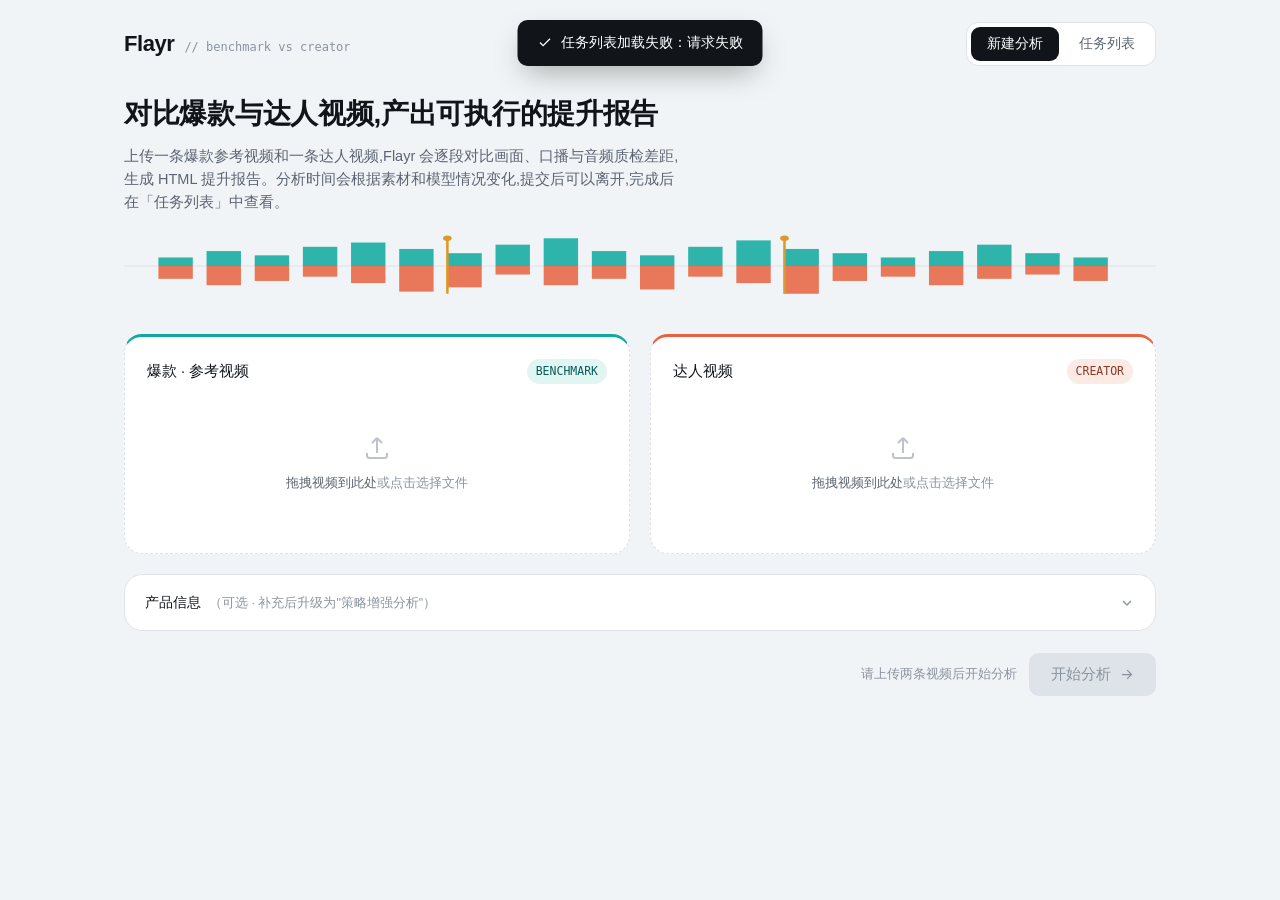
==== commit 47142a09: "fix: remove remote font requests from local reports" ====
--- a/frontend/index.html
+++ b/frontend/index.html
@@ -4,9 +4,6 @@
 <meta charset="UTF-8">
 <meta name="viewport" content="width=device-width, initial-scale=1.0">
 <title>Flayr · 短视频对比分析</title>
-<link rel="preconnect" href="https://fonts.googleapis.com">
-<link rel="preconnect" href="https://fonts.gstatic.com" crossorigin>
-<link href="https://fonts.googleapis.com/css2?family=Space+Grotesk:wght@500;600;700&family=Inter:wght@400;500;600&family=IBM+Plex+Mono:wght@400;500&display=swap" rel="stylesheet">
 <link rel="stylesheet" href="styles.css">
 </head>
 <body>
--- a/frontend/styles.css
+++ b/frontend/styles.css
@@ -22,9 +22,9 @@
     --gray-chip-ink:#565E68;
     --radius:10px;
     --radius-lg:18px;
-    --font-display:'Space Grotesk','PingFang SC','Microsoft YaHei',sans-serif;
-    --font-body:'Inter','PingFang SC','Microsoft YaHei',sans-serif;
-    --font-mono:'IBM Plex Mono','SF Mono',monospace;
+    --font-display:-apple-system,BlinkMacSystemFont,"Segoe UI","PingFang SC","Microsoft YaHei",sans-serif;
+    --font-body:-apple-system,BlinkMacSystemFont,"Segoe UI","PingFang SC","Microsoft YaHei",sans-serif;
+    --font-mono:ui-monospace,"SFMono-Regular","SF Mono",Menlo,Consolas,monospace;
     --shadow-card:0 1px 2px rgba(17,21,26,0.04), 0 8px 24px -12px rgba(17,21,26,0.12);
   }
 
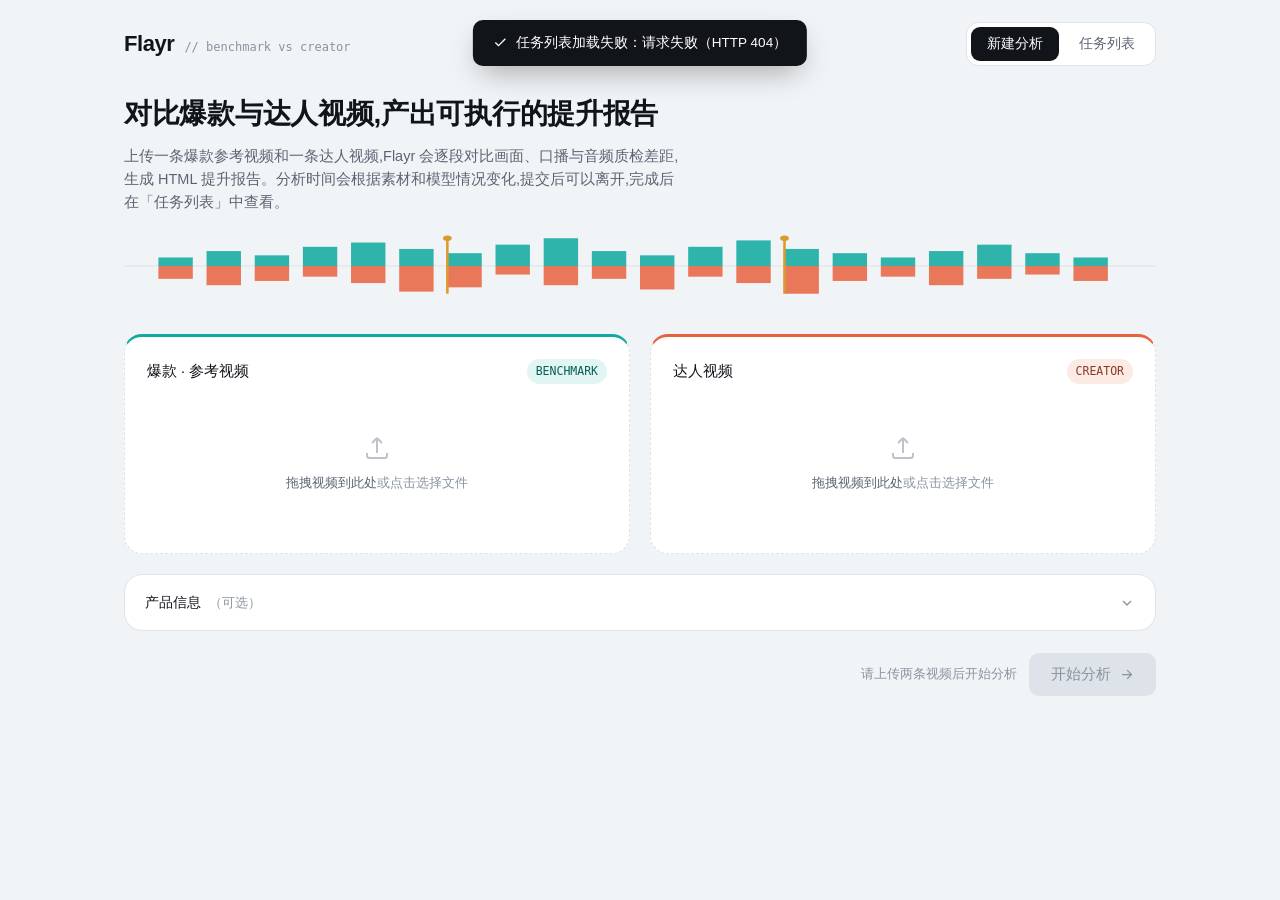
==== commit 555847c0: "fix: close runtime and review integrity audit findings Keep video provenance, packet writes, web and" ====
--- a/frontend/index.html
+++ b/frontend/index.html
@@ -127,7 +127,7 @@
 
     <details class="product-info">
       <summary>
-        <span>产品信息<span class="sub">（可选 · 补充后升级为"策略增强分析"）</span></span>
+        <span>产品信息<span class="sub">（可选）</span></span>
         <svg class="chev" width="16" height="16" viewBox="0 0 24 24" fill="none" stroke="currentColor" stroke-width="2"><path d="M6 9l6 6 6-6"/></svg>
       </summary>
       <div class="product-form">
